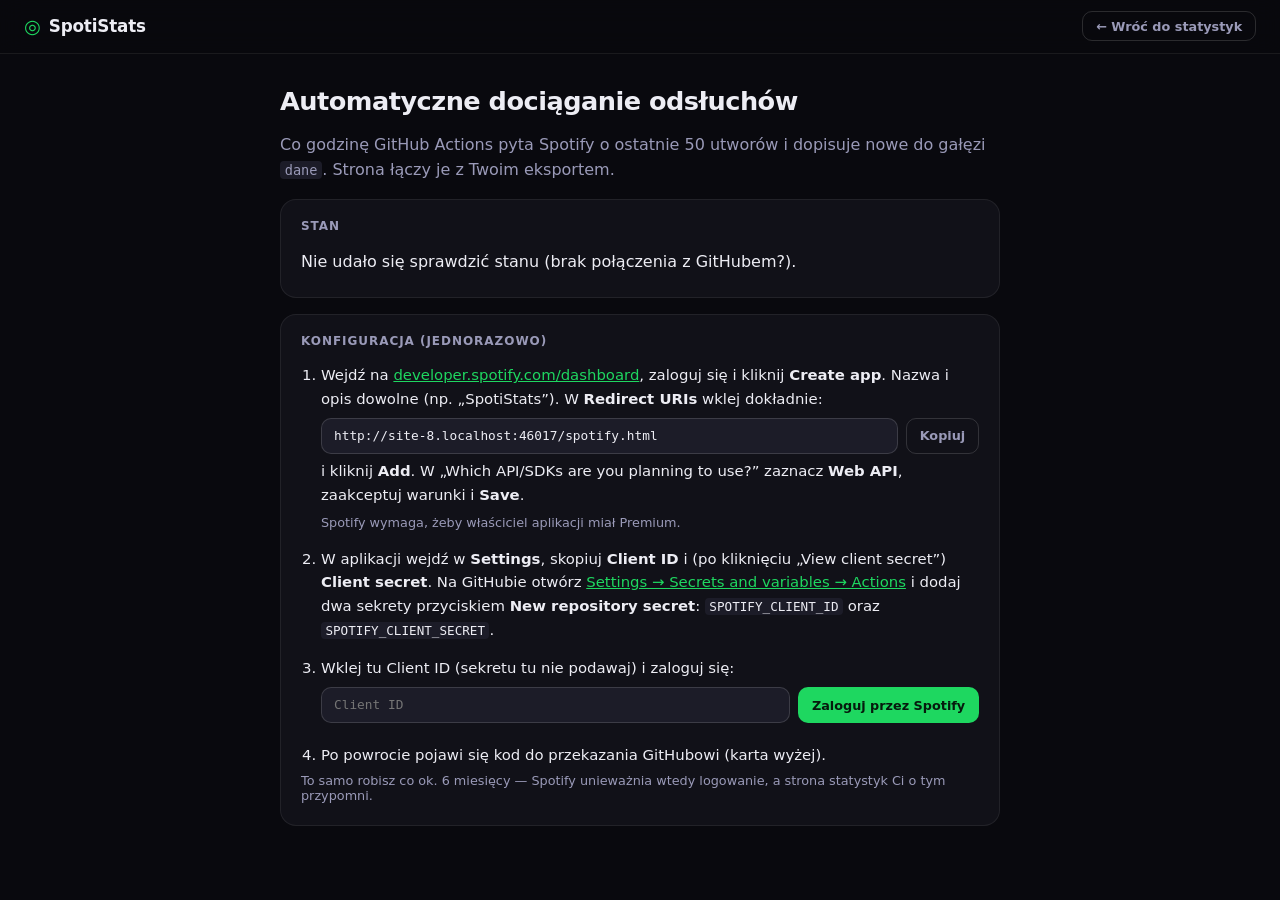
==== spotify.html @ 0b07524d "Automat: co godzinę dociąga nowe odsłuchy ze Spotify - workflow GitHub Actions (cron co godzinę + rę" ====
<!doctype html>
<html lang="pl">
  <head>
    <meta charset="UTF-8" />
    <meta name="viewport" content="width=device-width, initial-scale=1.0" />
    <meta name="referrer" content="no-referrer" />
    <title>Połączenie ze Spotify</title>
    <link rel="stylesheet" href="./styles.css?v=4" />
  </head>
  <body>
    <nav class="topbar">
      <a class="topbar-brand" href="./" style="color:inherit;text-decoration:none">
        <span class="logo-icon" aria-hidden="true">◎</span>
        <span class="logo-text">SpotiStats</span>
      </a>
      <a class="btn btn--ghost btn--sm" href="./">← Wróć do statystyk</a>
    </nav>

    <main class="setup">
      <h1 class="setup-title">Automatyczne dociąganie odsłuchów</h1>
      <p class="setup-lead">Co godzinę GitHub Actions pyta Spotify o ostatnie 50 utworów i dopisuje nowe do gałęzi <code>dane</code>. Strona łączy je z Twoim eksportem.</p>

      <section class="card" id="status-card">
        <h2 class="card-title">Stan</h2>
        <p id="status-text" class="setup-status">Sprawdzam…</p>
      </section>

      <section class="card" id="code-card" hidden>
        <h2 class="card-title">Krok 4 — przekaż kod do GitHuba (masz 10 minut)</h2>
        <p>Zalogowano. Skopiuj kod:</p>
        <div class="copy-row">
          <input id="code-value" class="field-input" readonly />
          <button id="code-copy" class="btn btn--ghost btn--sm" type="button">Kopiuj</button>
        </div>
        <ol class="setup-steps">
          <li>Otwórz <a id="actions-link" target="_blank" rel="noopener">workflow „Spotify – dociąganie odsłuchów”</a>.</li>
          <li>Kliknij <b>Run workflow</b> (po prawej), wklej kod w pole i kliknij zielone <b>Run workflow</b>.</li>
          <li>Po ok. minucie odśwież tę stronę — stan powinien być zielony.</li>
        </ol>
      </section>

      <section class="card">
        <h2 class="card-title">Konfiguracja (jednorazowo)</h2>
        <ol class="setup-steps">
          <li>
            Wejdź na <a href="https://developer.spotify.com/dashboard" target="_blank" rel="noopener">developer.spotify.com/dashboard</a>,
            zaloguj się i kliknij <b>Create app</b>. Nazwa i opis dowolne (np. „SpotiStats”).
            W <b>Redirect URIs</b> wklej dokładnie:
            <div class="copy-row"><input id="redirect-uri" class="field-input" readonly /><button id="redirect-copy" class="btn btn--ghost btn--sm" type="button">Kopiuj</button></div>
            i kliknij <b>Add</b>. W „Which API/SDKs are you planning to use?” zaznacz <b>Web API</b>, zaakceptuj warunki i <b>Save</b>.
            <span class="setup-note">Spotify wymaga, żeby właściciel aplikacji miał Premium.</span>
          </li>
          <li>
            W aplikacji wejdź w <b>Settings</b>, skopiuj <b>Client ID</b> i (po kliknięciu „View client secret”) <b>Client secret</b>.
            Na GitHubie otwórz <a id="secrets-link" target="_blank" rel="noopener">Settings → Secrets and variables → Actions</a>
            i dodaj dwa sekrety przyciskiem <b>New repository secret</b>:
            <code>SPOTIFY_CLIENT_ID</code> oraz <code>SPOTIFY_CLIENT_SECRET</code>.
          </li>
          <li>
            Wklej tu Client ID (sekretu tu nie podawaj) i zaloguj się:
            <form id="login-form" class="copy-row">
              <input id="client-id" class="field-input" placeholder="Client ID" autocomplete="off" spellcheck="false" required pattern="[0-9a-fA-F]{32}" title="32 znaki 0-9 a-f" />
              <button class="btn btn--primary btn--sm" type="submit">Zaloguj przez Spotify</button>
            </form>
          </li>
          <li>Po powrocie pojawi się kod do przekazania GitHubowi (karta wyżej).</li>
        </ol>
        <p class="setup-note">To samo robisz co ok. 6 miesięcy — Spotify unieważnia wtedy logowanie, a strona statystyk Ci o tym przypomni.</p>
      </section>
    </main>

    <script src="./live.js?v=4"></script>
    <script>
      (function () {
        'use strict';
        const L = window.SpotiLive;
        const CLIENT_KEY = 'ss_spotify_client_id';
        const STATE_KEY = 'ss_spotify_state';
        // Musi być identyczny jak w workflow (scripts/spotify-sync.mjs → redirectUri), więc na github.io budujemy go z nazwy repo.
        const redirectUri = /\.github\.io$/i.test(location.hostname)
          ? `https://${location.hostname.toLowerCase()}/${L.repo().split('/')[1]}/spotify.html`
          : location.origin + location.pathname;
        const $ = (id) => document.getElementById(id);

        $('redirect-uri').value = redirectUri;
        $('actions-link').href = L.actionsUrl();
        $('secrets-link').href = `https://github.com/${L.repo()}/settings/secrets/actions`;
        try { $('client-id').value = localStorage.getItem(CLIENT_KEY) || ''; } catch {}

        function copy(inputId, btnId) {
          $(btnId).addEventListener('click', async () => {
            const v = $(inputId).value;
            try { await navigator.clipboard.writeText(v); } catch { $(inputId).select(); document.execCommand('copy'); }
            $(btnId).textContent = 'Skopiowano ✓';
            setTimeout(() => ($(btnId).textContent = 'Kopiuj'), 1500);
          });
        }
        copy('redirect-uri', 'redirect-copy');
        copy('code-value', 'code-copy');

        $('login-form').addEventListener('submit', (e) => {
          e.preventDefault();
          const clientId = $('client-id').value.trim();
          const state = Array.from(crypto.getRandomValues(new Uint8Array(16)), (b) => b.toString(16).padStart(2, '0')).join('');
          try { localStorage.setItem(CLIENT_KEY, clientId); sessionStorage.setItem(STATE_KEY, state); } catch {}
          const params = new URLSearchParams({
            client_id: clientId,
            response_type: 'code',
            redirect_uri: redirectUri,
            scope: 'user-read-recently-played',
            state,
            show_dialog: 'true'
          });
          location.href = `https://accounts.spotify.com/authorize?${params}`;
        });

        // Powrót ze Spotify
        const q = new URLSearchParams(location.search);
        if (q.has('code') || q.has('error')) {
          let expected = null;
          try { expected = sessionStorage.getItem(STATE_KEY); sessionStorage.removeItem(STATE_KEY); } catch {}
          history.replaceState(null, '', location.pathname);
          if (q.get('error')) {
            $('status-text').textContent = `Spotify zwrócił błąd: ${q.get('error')}. Spróbuj jeszcze raz.`;
          } else if (!expected || q.get('state') !== expected) {
            $('status-text').textContent = 'Nie zgadza się parametr bezpieczeństwa (state). Zaloguj się jeszcze raz z tej strony.';
          } else {
            $('code-value').value = q.get('code');
            $('code-card').hidden = false;
            $('code-card').scrollIntoView();
          }
        }

        function fmt(iso) {
          return iso ? new Date(iso).toLocaleString('pl-PL', { dateStyle: 'medium', timeStyle: 'short' }) : '—';
        }

        L.loadStatus().then((s) => {
          const el = $('status-text');
          if (q.has('code')) return; // nie zasłaniaj instrukcji
          if (!s || !s.connectedAt) {
            el.innerHTML = '⚪ Jeszcze nie połączono. Wykonaj kroki poniżej.';
            return;
          }
          const age = L.tokenAgeDays(s);
          const left = Math.round(L.TOKEN_LIFETIME_DAYS - age);
          if (s.error === 'invalid_grant') {
            el.innerHTML = '🔴 Logowanie do Spotify wygasło albo zostało cofnięte. Zaloguj się ponownie (krok 3) i przekaż nowy kod.';
          } else if (s.error) {
            el.textContent = `🟠 Ostatnia próba (${fmt(s.errorAt)}) się nie udała: ${s.error}`;
          } else {
            el.innerHTML = `🟢 Działa. Ostatnia synchronizacja: <b>${fmt(s.lastSync)}</b>, ostatni utwór: <b>${fmt(s.lastPlayedAt)}</b>. ` +
              (left > 14 ? `Logowanie ważne jeszcze ok. ${left} dni.` : `⚠️ Logowanie wygaśnie za ok. ${Math.max(left, 0)} dni — zaloguj się ponownie.`);
          }
        }).catch(() => {
          if (!q.has('code')) $('status-text').textContent = 'Nie udało się sprawdzić stanu (brak połączenia z GitHubem?).';
        });
      })();
    </script>
  </body>
</html>
---- styles.css ----
/* SpotiStats — ciemny motyw, zielony akcent, bez zewnętrznych fontów. */

:root {
  --bg: #09090e;
  --surface: #111118;
  --surface-2: #1c1c28;
  --surface-hover: #22223a;
  --border: rgba(255, 255, 255, 0.07);
  --border-mid: rgba(255, 255, 255, 0.14);
  --accent: #1ed760;
  --accent-2: #7df3c0;
  --accent-dim: rgba(30, 215, 96, 0.12);
  --text: #ededf4;
  --text-muted: #9a9ab8;
  --text-subtle: #6a6a88;
  --error: #ff6b6b;
  --error-dim: rgba(255, 95, 95, 0.12);
  --radius: 16px;
  --radius-sm: 10px;
  --font: system-ui, -apple-system, 'Segoe UI', Roboto, Arial, sans-serif;
  color-scheme: dark;
}

*, *::before, *::after { box-sizing: border-box; margin: 0; padding: 0; }
html { font-size: 16px; -webkit-font-smoothing: antialiased; }
body { font-family: var(--font); background: var(--bg); color: var(--text); min-height: 100vh; overflow-x: hidden; }
code { font-size: 0.85em; background: var(--surface-2); padding: 0.1em 0.35em; border-radius: 4px; }
button { font: inherit; }

.hidden { display: none !important; }
.sr-only { position: absolute; width: 1px; height: 1px; overflow: hidden; clip: rect(0 0 0 0); white-space: nowrap; }

/* ── Przyciski ───────────────────────────────────────────── */
.btn {
  font-weight: 600; font-size: 0.9rem; border: 1px solid transparent; border-radius: var(--radius-sm);
  padding: 0.6rem 1.1rem; cursor: pointer; display: inline-flex; align-items: center; gap: 0.4rem;
  white-space: nowrap; line-height: 1.2; text-decoration: none; transition: background 0.15s, color 0.15s, border-color 0.15s;
}
.btn--ghost { background: transparent; border-color: var(--border-mid); color: var(--text-muted); }
.btn--ghost:hover { color: var(--text); background: var(--surface-hover); }
.btn--sm { font-size: 0.8rem; padding: 0.4rem 0.8rem; }
.btn--danger:hover { border-color: rgba(255, 95, 95, 0.5); color: var(--error); background: var(--error-dim); }

/* ── Górny pasek ─────────────────────────────────────────── */
.topbar {
  position: sticky; top: 0; z-index: 50; display: flex; align-items: center; justify-content: space-between;
  gap: 1rem; flex-wrap: wrap; padding: 0.7rem 1.5rem; background: rgba(9, 9, 14, 0.85);
  backdrop-filter: blur(12px); border-bottom: 1px solid var(--border);
}
.topbar-brand { display: flex; align-items: center; gap: 0.5rem; }
.logo-icon { color: var(--accent); font-size: 1.2rem; }
.logo-text { font-weight: 700; font-size: 1.05rem; letter-spacing: -0.01em; }
.topbar-right { display: flex; align-items: center; gap: 0.5rem; flex-wrap: wrap; }
.data-info { font-size: 0.75rem; color: var(--text-muted); margin-right: 0.5rem; cursor: help; }

/* ── Import ──────────────────────────────────────────────── */
.state-empty { display: flex; justify-content: center; padding: 4rem 1rem; }
.import-hero { max-width: 560px; width: 100%; text-align: center; display: flex; flex-direction: column; align-items: center; gap: 1rem; }
.import-hero__icon { font-size: 2.5rem; }
.import-hero__title { font-size: 1.75rem; letter-spacing: -0.02em; }
.import-hero__desc { color: var(--text-muted); line-height: 1.6; font-size: 0.95rem; }
.import-hero__desc strong { color: var(--text); }
.import-note { font-size: 0.75rem; color: var(--text-subtle); }
.drop-zone {
  display: flex; flex-direction: column; align-items: center; gap: 0.45rem; width: 100%;
  border: 2px dashed var(--border-mid); border-radius: var(--radius); padding: 2.5rem 1.5rem;
  cursor: pointer; background: var(--surface); transition: border-color 0.2s, background 0.2s;
}
.drop-zone:hover, .drop-zone:focus-visible, .drop-zone.drag-over { border-color: var(--accent); background: var(--accent-dim); }
.drop-zone__icon { font-size: 1.8rem; color: var(--accent); }
.drop-zone__title { font-weight: 600; }
.drop-zone__hint { font-size: 0.8rem; color: var(--text-muted); }
.import-status { min-height: 1.4em; font-size: 0.88rem; color: var(--text-muted); line-height: 1.5; }
.import-status--error { color: var(--error); }

/* ── Panel ───────────────────────────────────────────────── */
.state-data { max-width: 1280px; margin: 0 auto; padding: 1.5rem 1.5rem 4rem; display: flex; flex-direction: column; gap: 1.25rem; }

.toolbar { display: flex; flex-wrap: wrap; gap: 0.75rem; justify-content: space-between; align-items: center; }
.pills { display: flex; flex-wrap: wrap; gap: 0.35rem; background: var(--surface); border: 1px solid var(--border); border-radius: 999px; padding: 0.25rem; }
.pill {
  border: none; background: transparent; color: var(--text-muted); font-size: 0.85rem; font-weight: 600;
  padding: 0.45rem 0.95rem; border-radius: 999px; cursor: pointer; transition: background 0.15s, color 0.15s;
}
.pill:hover { color: var(--text); background: var(--surface-hover); }
.pill--active, .pill--active:hover { background: var(--accent); color: #061a0d; }
.pill--select { padding: 0; display: inline-flex; }
.pill--select select {
  appearance: none; border: none; background: transparent; color: inherit; font: inherit; font-weight: 600;
  padding: 0.45rem 1.8rem 0.45rem 0.95rem; border-radius: 999px; cursor: pointer;
  background-image: linear-gradient(45deg, transparent 50%, currentColor 50%), linear-gradient(135deg, currentColor 50%, transparent 50%);
  background-position: calc(100% - 14px) 52%, calc(100% - 9px) 52%; background-size: 5px 5px; background-repeat: no-repeat;
}
.pill--select select option { color: var(--text); background: var(--surface-2); }
.pills--small .pill { font-size: 0.78rem; padding: 0.35rem 0.8rem; }
.range-label { font-size: 0.8rem; color: var(--text-muted); margin-top: -0.5rem; }

.kpi-row { display: grid; grid-template-columns: repeat(auto-fit, minmax(170px, 1fr)); gap: 0.75rem; }
.kpi-card { background: var(--surface); border: 1px solid var(--border); border-radius: var(--radius); padding: 1rem 1.1rem; }
.kpi-label { font-size: 0.72rem; font-weight: 700; text-transform: uppercase; letter-spacing: 0.07em; color: var(--text-muted); }
.kpi-value { font-size: 1.9rem; font-weight: 750; letter-spacing: -0.03em; margin-top: 0.3rem; font-variant-numeric: tabular-nums; }
.kpi-sub { font-size: 0.75rem; color: var(--text-subtle); margin-top: 0.15rem; }

.tops-grid { display: grid; grid-template-columns: repeat(auto-fit, minmax(300px, 1fr)); gap: 1rem; }
.card { background: var(--surface); border: 1px solid var(--border); border-radius: var(--radius); padding: 1.2rem 1.25rem 1.4rem; min-width: 0; }
.card-head { display: flex; flex-wrap: wrap; justify-content: space-between; align-items: center; gap: 0.75rem; margin-bottom: 0.9rem; }
.card-head .card-title { margin-bottom: 0; }
.card-title { font-size: 0.75rem; font-weight: 700; text-transform: uppercase; letter-spacing: 0.08em; color: var(--text-muted); margin-bottom: 1rem; }
.card-controls { display: flex; flex-wrap: wrap; gap: 0.5rem; align-items: center; }
.sub-title { font-size: 0.8rem; color: var(--text-muted); font-weight: 600; margin: 1.25rem 0 0.75rem; }
.hint { font-size: 0.75rem; color: var(--text-subtle); margin-top: 0.6rem; }
.no-data { font-size: 0.88rem; color: var(--text-subtle); padding: 1rem 0; }

.seg { display: inline-flex; border: 1px solid var(--border-mid); border-radius: var(--radius-sm); overflow: hidden; }
.seg button { border: none; background: transparent; color: var(--text-muted); font-size: 0.78rem; font-weight: 600; padding: 0.38rem 0.7rem; cursor: pointer; }
.seg button + button { border-left: 1px solid var(--border-mid); }
.seg button:hover:not(:disabled) { color: var(--text); background: var(--surface-hover); }
.seg button.is-active { background: var(--surface-2); color: var(--text); box-shadow: inset 0 -2px 0 var(--accent); }
.seg button:disabled { opacity: 0.35; cursor: not-allowed; }

.field-input {
  background: var(--surface-2); border: 1px solid var(--border-mid); color: var(--text); border-radius: var(--radius-sm);
  padding: 0.42rem 0.75rem; font: inherit; font-size: 0.88rem; min-width: 220px;
}
.field-input:focus { outline: 2px solid var(--accent); outline-offset: 1px; }

/* ── Listy top 10 ────────────────────────────────────────── */
.bar-list { list-style: none; display: flex; flex-direction: column; gap: 0.7rem; }
.bar-item { display: flex; flex-direction: column; gap: 0.3rem; border-radius: 8px; }
.bar-item--link { cursor: pointer; padding: 0.2rem 0.35rem; margin: -0.2rem -0.35rem; }
.bar-item--link:hover, .bar-item--link:focus-visible { background: var(--surface-hover); outline: none; }
.bar-top { display: flex; align-items: baseline; gap: 0.5rem; min-width: 0; }
.bar-rank { font-size: 0.72rem; font-weight: 700; color: var(--text-subtle); min-width: 1.4em; text-align: right; flex-shrink: 0; }
.bar-name { font-size: 0.88rem; font-weight: 500; flex: 1; min-width: 0; overflow: hidden; text-overflow: ellipsis; white-space: nowrap; }
.bar-sub { color: var(--text-muted); font-weight: 400; margin-left: 0.4rem; font-size: 0.8rem; }
.bar-meta { font-size: 0.74rem; color: var(--text-muted); white-space: nowrap; flex-shrink: 0; font-variant-numeric: tabular-nums; }
.bar-track { height: 4px; background: rgba(255, 255, 255, 0.07); border-radius: 999px; overflow: hidden; margin-left: 1.9em; }
.bar-fill { height: 100%; background: linear-gradient(90deg, var(--accent), var(--accent-2)); border-radius: 999px; }

/* ── Legenda ─────────────────────────────────────────────── */
.legend { display: flex; flex-wrap: wrap; gap: 0.4rem; margin-bottom: 0.75rem; }
.legend-item {
  display: inline-flex; align-items: center; gap: 0.4rem; border: 1px solid var(--border-mid); background: var(--surface-2);
  color: var(--text); border-radius: 999px; padding: 0.3rem 0.7rem; font-size: 0.78rem; cursor: pointer; max-width: 100%;
  white-space: nowrap; overflow: hidden; text-overflow: ellipsis;
}
.legend-item:hover { border-color: var(--text-muted); }
.legend-item.is-off { color: var(--text-subtle); background: transparent; }
.legend-item.is-off .swatch { background: transparent; border: 1px dashed var(--text-subtle); }
.legend-rank { color: var(--text-muted); }
.swatch { width: 10px; height: 10px; border-radius: 3px; flex-shrink: 0; display: inline-block; }

/* ── Wykres ──────────────────────────────────────────────── */
.chart { position: relative; width: 100%; min-height: 120px; }
.chart-svg { display: block; width: 100%; height: auto; overflow: visible; touch-action: pan-y; }
.chart-grid line { stroke: rgba(255, 255, 255, 0.06); stroke-width: 1; }
.chart-grid line.chart-baseline { stroke: rgba(255, 255, 255, 0.2); }
.chart-tick { fill: var(--text-subtle); font-size: 11px; font-family: var(--font); font-variant-numeric: tabular-nums; }
.chart-crosshair { stroke: rgba(255, 255, 255, 0.35); stroke-width: 1; stroke-dasharray: 3 3; }
.chart-dot { stroke: var(--surface); stroke-width: 2; }
.chart-tip {
  position: absolute; pointer-events: none; background: var(--surface-2); border: 1px solid var(--border-mid);
  border-radius: var(--radius-sm); padding: 0.55rem 0.7rem; font-size: 0.78rem; box-shadow: 0 8px 24px rgba(0, 0, 0, 0.5);
  min-width: 170px; max-width: 280px; z-index: 5;
}
.chart-tip__title { color: var(--text-muted); font-weight: 600; margin-bottom: 0.35rem; }
.chart-tip__row { display: flex; align-items: center; gap: 0.45rem; padding: 0.1rem 0; }
.chart-tip__name { flex: 1; min-width: 0; overflow: hidden; text-overflow: ellipsis; white-space: nowrap; }
.chart-tip__val { font-variant-numeric: tabular-nums; font-weight: 600; }

/* ── Wykonawca ───────────────────────────────────────────── */
.artist-head { display: flex; flex-wrap: wrap; align-items: flex-end; justify-content: space-between; gap: 1rem; margin-bottom: 1rem; }
.artist-name { font-size: 1.6rem; letter-spacing: -0.02em; }
.artist-facts { display: flex; flex-wrap: wrap; gap: 1.25rem; }
.artist-facts dt { font-size: 0.7rem; text-transform: uppercase; letter-spacing: 0.06em; color: var(--text-muted); font-weight: 700; }
.artist-facts dd { font-size: 0.95rem; font-weight: 600; margin-top: 0.15rem; font-variant-numeric: tabular-nums; }

@media (max-width: 640px) {
  .topbar { padding: 0.6rem 1rem; }
  .data-info { display: none; }
  .state-data { padding: 1rem 1rem 3rem; }
  .kpi-row { grid-template-columns: repeat(2, minmax(0, 1fr)); }
  .kpi-value { font-size: 1.5rem; }
  .tops-grid { grid-template-columns: minmax(0, 1fr); }
  .field-input { min-width: 0; width: 100%; }
  .card-controls { width: 100%; }
  .import-hero__title { font-size: 1.4rem; }
}

/* ── Strona połączenia ze Spotify / baner automatu ──────── */
.setup { max-width: 760px; margin: 0 auto; padding: 2rem 1.25rem 4rem; display: flex; flex-direction: column; gap: 1rem; }
.setup-title { font-size: 1.6rem; letter-spacing: -0.02em; }
.setup-lead { color: var(--text-muted); line-height: 1.6; }
.setup a, .live-banner a { color: var(--accent); }
.setup-status { line-height: 1.6; }
.setup-steps { padding-left: 1.25rem; display: flex; flex-direction: column; gap: 0.9rem; line-height: 1.6; font-size: 0.93rem; }
.setup-note { display: block; font-size: 0.8rem; color: var(--text-muted); margin-top: 0.3rem; }
.copy-row { display: flex; gap: 0.5rem; margin: 0.4rem 0; flex-wrap: wrap; }
.copy-row .field-input { flex: 1; min-width: 0; font-family: ui-monospace, monospace; font-size: 0.8rem; }
.btn--primary { background: var(--accent); color: #061a0d; }
.btn--primary:hover { background: #22f06a; }
.live-banner { font-size: 0.85rem; line-height: 1.5; padding: 0.7rem 1rem; border-radius: var(--radius-sm); border: 1px solid var(--border-mid); background: var(--surface); color: var(--text-muted); }
.live-banner--warn { border-color: rgba(255, 170, 60, 0.45); color: var(--text); }
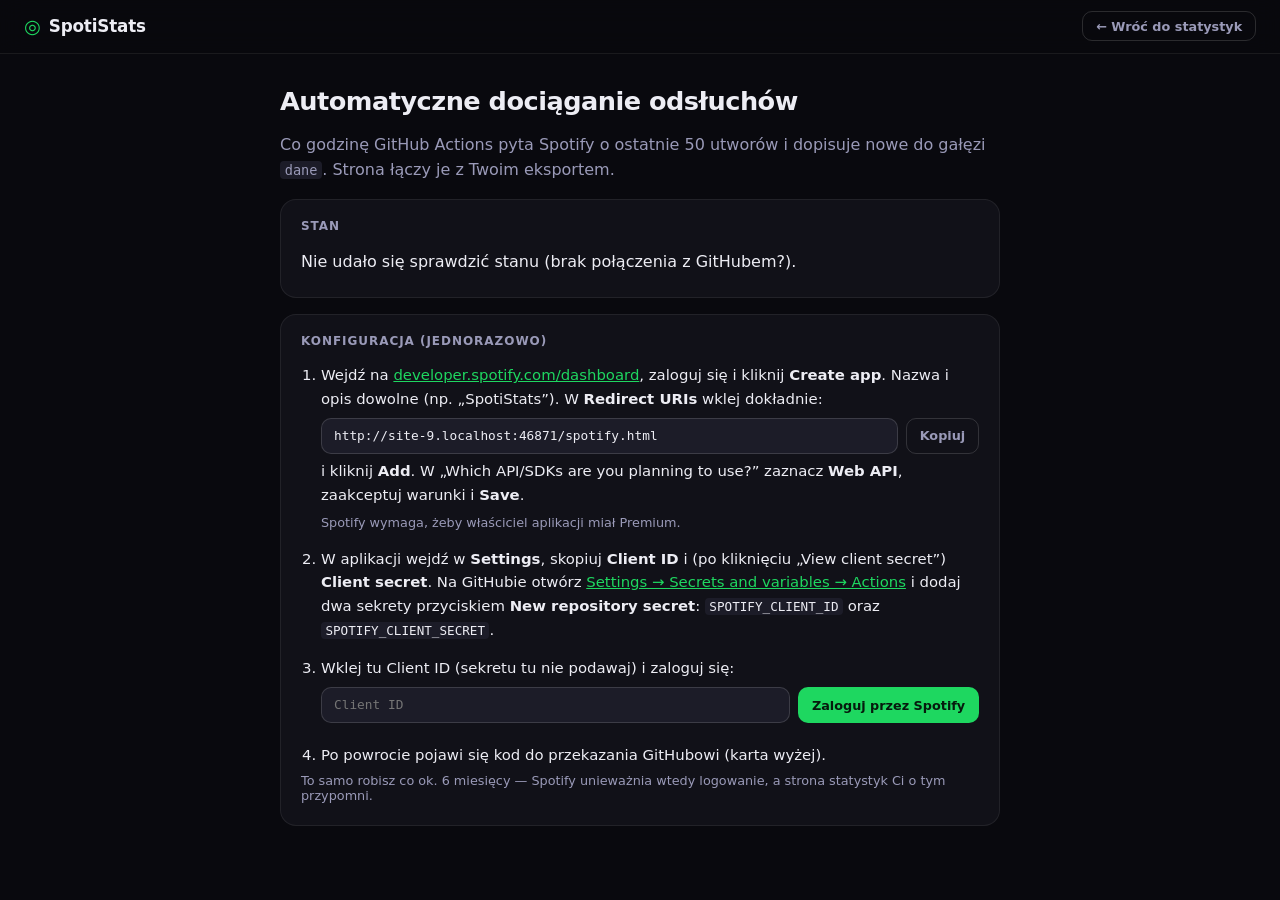
==== commit 08f49cd2: "Logowanie Spotify: nie blokuj przy powrocie w innej karcie (telefon) Co-Authored-By: Claude Opus 5.5" ====
--- a/spotify.html
+++ b/spotify.html
@@ -102,7 +102,7 @@
           e.preventDefault();
           const clientId = $('client-id').value.trim();
           const state = Array.from(crypto.getRandomValues(new Uint8Array(16)), (b) => b.toString(16).padStart(2, '0')).join('');
-          try { localStorage.setItem(CLIENT_KEY, clientId); sessionStorage.setItem(STATE_KEY, state); } catch {}
+          try { localStorage.setItem(CLIENT_KEY, clientId); localStorage.setItem(STATE_KEY, state); } catch {}
           const params = new URLSearchParams({
             client_id: clientId,
             response_type: 'code',
@@ -118,13 +118,14 @@
         const q = new URLSearchParams(location.search);
         if (q.has('code') || q.has('error')) {
           let expected = null;
-          try { expected = sessionStorage.getItem(STATE_KEY); sessionStorage.removeItem(STATE_KEY); } catch {}
+          try { expected = localStorage.getItem(STATE_KEY); } catch {}
           history.replaceState(null, '', location.pathname);
           if (q.get('error')) {
             $('status-text').textContent = `Spotify zwrócił błąd: ${q.get('error')}. Spróbuj jeszcze raz.`;
-          } else if (!expected || q.get('state') !== expected) {
-            $('status-text').textContent = 'Nie zgadza się parametr bezpieczeństwa (state). Zaloguj się jeszcze raz z tej strony.';
           } else {
+            // Na telefonie logowanie często przejmuje aplikacja Spotify i wraca w innej karcie,
+            // więc nie blokujemy przy niezgodnym „state” — sam kod i tak nic nie daje bez sekretu z GitHuba.
+            if (expected && q.get('state') !== expected) console.warn('state nie pasuje — pokazuję kod mimo to');
             $('code-value').value = q.get('code');
             $('code-card').hidden = false;
             $('code-card').scrollIntoView();
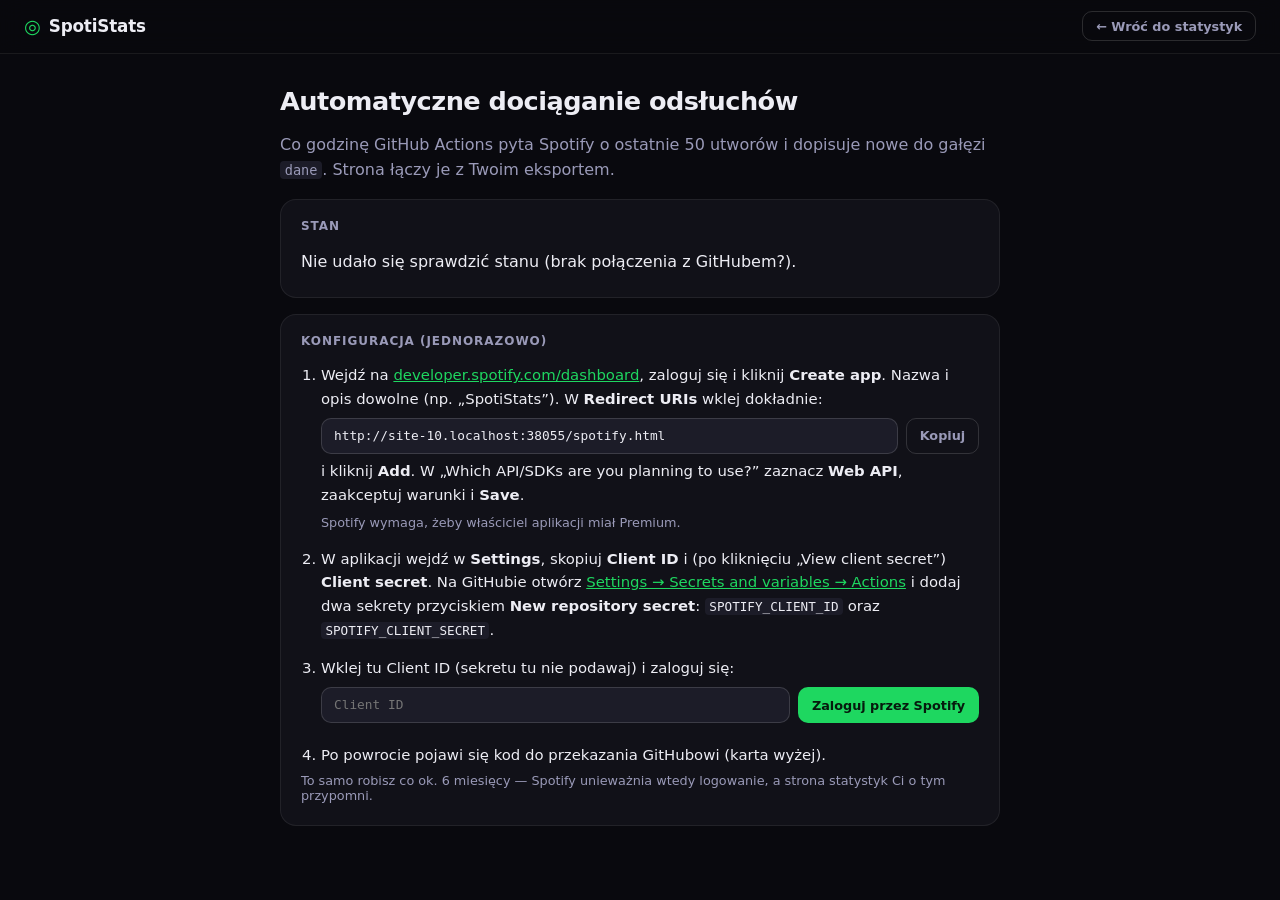
==== commit 8e38ba4f: "spotify.html: zamiast „Sprawdzam…” po zalogowaniu pokazuj, co dalej Co-Authored-By: Claude Opus 5.5 " ====
--- a/spotify.html
+++ b/spotify.html
@@ -138,7 +138,7 @@
 
         L.loadStatus().then((s) => {
           const el = $('status-text');
-          if (q.has('code')) return; // nie zasłaniaj instrukcji
+          if (q.has('code') && !(s && s.connectedAt)) { el.textContent = 'Zalogowano w Spotify — przekaż kod do GitHuba (karta niżej).'; return; }
           if (!s || !s.connectedAt) {
             el.innerHTML = '⚪ Jeszcze nie połączono. Wykonaj kroki poniżej.';
             return;
@@ -154,7 +154,7 @@
               (left > 14 ? `Logowanie ważne jeszcze ok. ${left} dni.` : `⚠️ Logowanie wygaśnie za ok. ${Math.max(left, 0)} dni — zaloguj się ponownie.`);
           }
         }).catch(() => {
-          if (!q.has('code')) $('status-text').textContent = 'Nie udało się sprawdzić stanu (brak połączenia z GitHubem?).';
+          $('status-text').textContent = q.has('code') ? 'Zalogowano w Spotify — przekaż kod do GitHuba (karta niżej).' : 'Nie udało się sprawdzić stanu (brak połączenia z GitHubem?).';
         });
       })();
     </script>
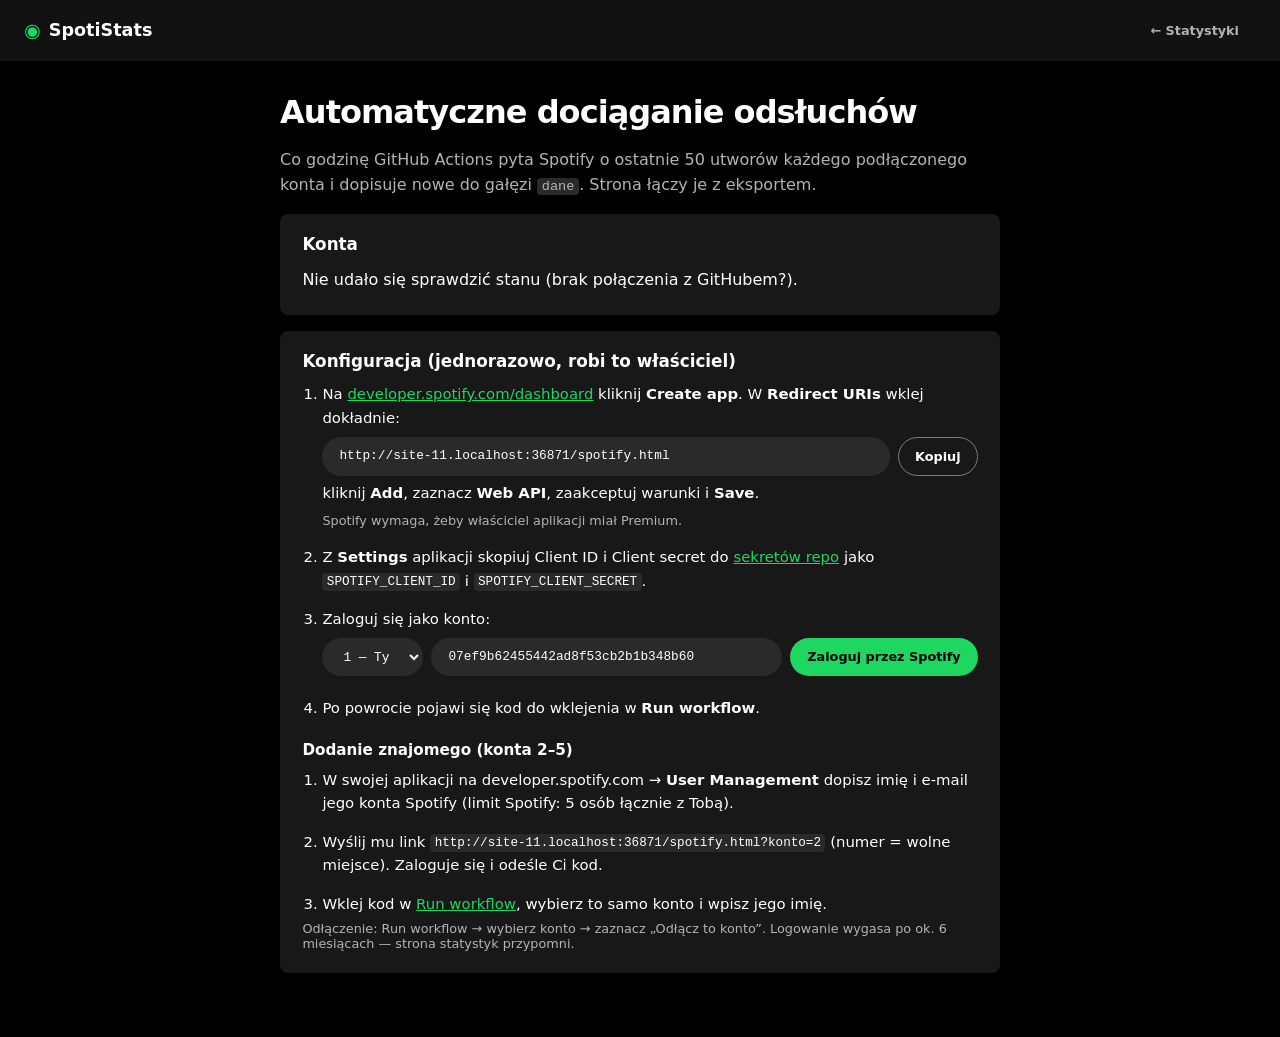
==== commit 4cc8c5a6: "Nr 1 tygodnia, 5 kont i nowy wygląd - wykres pozycji w rankingu tydzień po tygodniu + kto ile razy b" ====
--- a/spotify.html
+++ b/spotify.html
@@ -4,88 +4,124 @@
     <meta charset="UTF-8" />
     <meta name="viewport" content="width=device-width, initial-scale=1.0" />
     <meta name="referrer" content="no-referrer" />
+    <meta name="theme-color" content="#121212" />
     <title>Połączenie ze Spotify</title>
-    <link rel="stylesheet" href="./styles.css?v=4" />
+    <link rel="stylesheet" href="./styles.css?v=5" />
   </head>
   <body>
     <nav class="topbar">
-      <a class="topbar-brand" href="./" style="color:inherit;text-decoration:none">
-        <span class="logo-icon" aria-hidden="true">◎</span>
+      <a class="topbar-brand" href="./">
+        <span class="logo-icon" aria-hidden="true">◉</span>
         <span class="logo-text">SpotiStats</span>
       </a>
-      <a class="btn btn--ghost btn--sm" href="./">← Wróć do statystyk</a>
+      <a class="btn btn--ghost btn--sm" href="./">← Statystyki</a>
     </nav>
 
     <main class="setup">
-      <h1 class="setup-title">Automatyczne dociąganie odsłuchów</h1>
-      <p class="setup-lead">Co godzinę GitHub Actions pyta Spotify o ostatnie 50 utworów i dopisuje nowe do gałęzi <code>dane</code>. Strona łączy je z Twoim eksportem.</p>
-
-      <section class="card" id="status-card">
-        <h2 class="card-title">Stan</h2>
-        <p id="status-text" class="setup-status">Sprawdzam…</p>
-      </section>
-
-      <section class="card" id="code-card" hidden>
-        <h2 class="card-title">Krok 4 — przekaż kod do GitHuba (masz 10 minut)</h2>
-        <p>Zalogowano. Skopiuj kod:</p>
+      <h1 class="setup-title" id="title">Automatyczne dociąganie odsłuchów</h1>
+      <p class="setup-lead" id="lead">Co godzinę GitHub Actions pyta Spotify o ostatnie 50 utworów każdego podłączonego konta i dopisuje nowe do gałęzi <code>dane</code>. Strona łączy je z eksportem.</p>
+
+      <!-- Znajomy: tylko logowanie -->
+      <section class="card hidden" id="friend-card">
+        <h2 class="card-title">Połącz swoje konto Spotify</h2>
+        <p class="setup-lead">Zaloguj się, a potem wyślij kod osobie, która dała Ci ten link. Spotify pozwoli na to tylko wtedy, gdy ta osoba dopisała już Twój e-mail w swojej aplikacji.</p>
+        <p style="margin-top:1rem"><button class="btn btn--primary" type="button" id="friend-login">Zaloguj przez Spotify</button></p>
+      </section>
+
+      <section class="card hidden" id="code-card">
+        <h2 class="card-title" id="code-title">Przekaż kod (ważny ok. 10 minut)</h2>
+        <p>Zalogowano. Twój kod:</p>
         <div class="copy-row">
           <input id="code-value" class="field-input" readonly />
-          <button id="code-copy" class="btn btn--ghost btn--sm" type="button">Kopiuj</button>
+          <button id="code-copy" class="btn btn--outline btn--sm" type="button">Kopiuj</button>
+          <button id="code-share" class="btn btn--primary btn--sm hidden" type="button">Wyślij…</button>
         </div>
-        <ol class="setup-steps">
-          <li>Otwórz <a id="actions-link" target="_blank" rel="noopener">workflow „Spotify – dociąganie odsłuchów”</a>.</li>
-          <li>Kliknij <b>Run workflow</b> (po prawej), wklej kod w pole i kliknij zielone <b>Run workflow</b>.</li>
-          <li>Po ok. minucie odśwież tę stronę — stan powinien być zielony.</li>
+        <ol class="setup-steps" id="code-owner-steps">
+          <li>Otwórz <a class="actions-link" target="_blank" rel="noopener">workflow „Spotify – dociąganie odsłuchów”</a>.</li>
+          <li>Kliknij <b>Run workflow</b> (po prawej), wklej kod, wybierz konto <b id="code-slot">1</b>, opcjonalnie wpisz nazwę i kliknij zielone <b>Run workflow</b>.</li>
+          <li>Po ok. minucie odśwież tę stronę — konto powinno być zielone.</li>
         </ol>
-      </section>
-
-      <section class="card">
-        <h2 class="card-title">Konfiguracja (jednorazowo)</h2>
+        <p class="setup-note hidden" id="code-friend-note">Wyślij ten kod osobie, która dała Ci link — ona wklei go u siebie. Jeśli nie zdąży w 10 minut, po prostu zaloguj się jeszcze raz.</p>
+      </section>
+
+      <section class="card" id="status-card">
+        <h2 class="card-title">Konta</h2>
+        <p id="status-text" class="setup-status">Sprawdzam…</p>
+        <table class="slot-table hidden" id="slot-table"><tbody></tbody></table>
+      </section>
+
+      <section class="card" id="owner-card">
+        <h2 class="card-title">Konfiguracja (jednorazowo, robi to właściciel)</h2>
         <ol class="setup-steps">
           <li>
-            Wejdź na <a href="https://developer.spotify.com/dashboard" target="_blank" rel="noopener">developer.spotify.com/dashboard</a>,
-            zaloguj się i kliknij <b>Create app</b>. Nazwa i opis dowolne (np. „SpotiStats”).
+            Na <a href="https://developer.spotify.com/dashboard" target="_blank" rel="noopener">developer.spotify.com/dashboard</a> kliknij <b>Create app</b>.
             W <b>Redirect URIs</b> wklej dokładnie:
-            <div class="copy-row"><input id="redirect-uri" class="field-input" readonly /><button id="redirect-copy" class="btn btn--ghost btn--sm" type="button">Kopiuj</button></div>
-            i kliknij <b>Add</b>. W „Which API/SDKs are you planning to use?” zaznacz <b>Web API</b>, zaakceptuj warunki i <b>Save</b>.
-            <span class="setup-note">Spotify wymaga, żeby właściciel aplikacji miał Premium.</span>
+            <span class="copy-row"><input id="redirect-uri" class="field-input" readonly /><button id="redirect-copy" class="btn btn--outline btn--sm" type="button">Kopiuj</button></span>
+            kliknij <b>Add</b>, zaznacz <b>Web API</b>, zaakceptuj warunki i <b>Save</b>. <span class="setup-note">Spotify wymaga, żeby właściciel aplikacji miał Premium.</span>
           </li>
           <li>
-            W aplikacji wejdź w <b>Settings</b>, skopiuj <b>Client ID</b> i (po kliknięciu „View client secret”) <b>Client secret</b>.
-            Na GitHubie otwórz <a id="secrets-link" target="_blank" rel="noopener">Settings → Secrets and variables → Actions</a>
-            i dodaj dwa sekrety przyciskiem <b>New repository secret</b>:
-            <code>SPOTIFY_CLIENT_ID</code> oraz <code>SPOTIFY_CLIENT_SECRET</code>.
+            Z <b>Settings</b> aplikacji skopiuj Client ID i Client secret do
+            <a id="secrets-link" target="_blank" rel="noopener">sekretów repo</a> jako <code>SPOTIFY_CLIENT_ID</code> i <code>SPOTIFY_CLIENT_SECRET</code>.
           </li>
           <li>
-            Wklej tu Client ID (sekretu tu nie podawaj) i zaloguj się:
+            Zaloguj się jako konto:
             <form id="login-form" class="copy-row">
+              <select id="slot-select" class="field-input" style="min-width:0;flex:0 0 auto" aria-label="Konto">
+                <option value="1">1 — Ty</option><option value="2">2</option><option value="3">3</option><option value="4">4</option><option value="5">5</option>
+              </select>
               <input id="client-id" class="field-input" placeholder="Client ID" autocomplete="off" spellcheck="false" required pattern="[0-9a-fA-F]{32}" title="32 znaki 0-9 a-f" />
               <button class="btn btn--primary btn--sm" type="submit">Zaloguj przez Spotify</button>
             </form>
           </li>
-          <li>Po powrocie pojawi się kod do przekazania GitHubowi (karta wyżej).</li>
+          <li>Po powrocie pojawi się kod do wklejenia w <b>Run workflow</b>.</li>
         </ol>
-        <p class="setup-note">To samo robisz co ok. 6 miesięcy — Spotify unieważnia wtedy logowanie, a strona statystyk Ci o tym przypomni.</p>
+        <h3 class="sub-title">Dodanie znajomego (konta 2–5)</h3>
+        <ol class="setup-steps">
+          <li>W swojej aplikacji na developer.spotify.com → <b>User Management</b> dopisz imię i e-mail jego konta Spotify (limit Spotify: 5 osób łącznie z Tobą).</li>
+          <li>Wyślij mu link <code id="friend-link-example">spotify.html?konto=2</code> (numer = wolne miejsce). Zaloguje się i odeśle Ci kod.</li>
+          <li>Wklej kod w <a class="actions-link" target="_blank" rel="noopener">Run workflow</a>, wybierz to samo konto i wpisz jego imię.</li>
+        </ol>
+        <p class="setup-note">Odłączenie: Run workflow → wybierz konto → zaznacz „Odłącz to konto”. Logowanie wygasa po ok. 6 miesiącach — strona statystyk przypomni.</p>
       </section>
     </main>
 
-    <script src="./live.js?v=4"></script>
+    <script src="./live.js?v=5"></script>
     <script>
       (function () {
         'use strict';
         const L = window.SpotiLive;
         const CLIENT_KEY = 'ss_spotify_client_id';
         const STATE_KEY = 'ss_spotify_state';
+        const SLOT_KEY = 'ss_spotify_slot';
         // Musi być identyczny jak w workflow (scripts/spotify-sync.mjs → redirectUri), więc na github.io budujemy go z nazwy repo.
         const redirectUri = /\.github\.io$/i.test(location.hostname)
           ? `https://${location.hostname.toLowerCase()}/${L.repo().split('/')[1]}/spotify.html`
           : location.origin + location.pathname;
         const $ = (id) => document.getElementById(id);
+        const store = {
+          get: (k) => { try { return localStorage.getItem(k); } catch { return null; } },
+          set: (k, v) => { try { localStorage.setItem(k, v); } catch {} }
+        };
+        const esc = (s) => String(s).replace(/[&<>"']/g, (c) => ({ '&': '&amp;', '<': '&lt;', '>': '&gt;', '"': '&quot;', "'": '&#39;' }[c]));
+
+        const q = new URLSearchParams(location.search);
+        const slotParam = Number(q.get('konto'));
+        const friendMode = slotParam >= 2 && slotParam <= 5;
 
         $('redirect-uri').value = redirectUri;
-        $('actions-link').href = L.actionsUrl();
+        document.querySelectorAll('.actions-link').forEach((a) => (a.href = L.actionsUrl()));
         $('secrets-link').href = `https://github.com/${L.repo()}/settings/secrets/actions`;
-        try { $('client-id').value = localStorage.getItem(CLIENT_KEY) || ''; } catch {}
+        $('client-id').value = store.get(CLIENT_KEY) || L.CLIENT_ID || '';
+        $('friend-link-example').textContent = `${redirectUri}?konto=2`;
+        if (slotParam >= 1 && slotParam <= 5) $('slot-select').value = String(slotParam);
+
+        if (friendMode) {
+          $('title').textContent = 'Dołącz do SpotiStats';
+          $('lead').textContent = 'Twoje nowe odsłuchy będą się co godzinę zapisywać, żeby było widać Twoje statystyki i porównania.';
+          $('friend-card').classList.remove('hidden');
+          $('owner-card').classList.add('hidden');
+          $('status-card').classList.add('hidden');
+        }
 
         function copy(inputId, btnId) {
           $(btnId).addEventListener('click', async () => {
@@ -98,36 +134,52 @@
         copy('redirect-uri', 'redirect-copy');
         copy('code-value', 'code-copy');
 
+        function login(clientId, slot) {
+          const state = Array.from(crypto.getRandomValues(new Uint8Array(16)), (b) => b.toString(16).padStart(2, '0')).join('');
+          store.set(CLIENT_KEY, clientId);
+          store.set(STATE_KEY, state);
+          store.set(SLOT_KEY, String(slot));
+          const params = new URLSearchParams({
+            client_id: clientId, response_type: 'code', redirect_uri: redirectUri,
+            scope: 'user-read-recently-played', state, show_dialog: 'true'
+          });
+          location.href = `https://accounts.spotify.com/authorize?${params}`;
+        }
         $('login-form').addEventListener('submit', (e) => {
           e.preventDefault();
-          const clientId = $('client-id').value.trim();
-          const state = Array.from(crypto.getRandomValues(new Uint8Array(16)), (b) => b.toString(16).padStart(2, '0')).join('');
-          try { localStorage.setItem(CLIENT_KEY, clientId); localStorage.setItem(STATE_KEY, state); } catch {}
-          const params = new URLSearchParams({
-            client_id: clientId,
-            response_type: 'code',
-            redirect_uri: redirectUri,
-            scope: 'user-read-recently-played',
-            state,
-            show_dialog: 'true'
-          });
-          location.href = `https://accounts.spotify.com/authorize?${params}`;
+          login($('client-id').value.trim(), Number($('slot-select').value));
         });
+        $('friend-login').addEventListener('click', () => login(L.CLIENT_ID, slotParam));
 
         // Powrót ze Spotify
-        const q = new URLSearchParams(location.search);
-        if (q.has('code') || q.has('error')) {
-          let expected = null;
-          try { expected = localStorage.getItem(STATE_KEY); } catch {}
-          history.replaceState(null, '', location.pathname);
+        const returned = q.has('code') || q.has('error');
+        if (returned) {
+          const expected = store.get(STATE_KEY);
+          const slot = Number(store.get(SLOT_KEY)) || 1;
+          history.replaceState(null, '', location.pathname + (slot > 1 ? `?konto=${slot}` : ''));
           if (q.get('error')) {
-            $('status-text').textContent = `Spotify zwrócił błąd: ${q.get('error')}. Spróbuj jeszcze raz.`;
+            $('status-text').textContent = q.get('error') === 'access_denied'
+              ? 'Logowanie anulowane. Spróbuj jeszcze raz.'
+              : `Spotify zwrócił błąd: ${q.get('error')}. Jeśli to konto znajomego, sprawdź, czy jest dopisany w User Management.`;
+            $('status-card').classList.remove('hidden');
           } else {
             // Na telefonie logowanie często przejmuje aplikacja Spotify i wraca w innej karcie,
             // więc nie blokujemy przy niezgodnym „state” — sam kod i tak nic nie daje bez sekretu z GitHuba.
             if (expected && q.get('state') !== expected) console.warn('state nie pasuje — pokazuję kod mimo to');
-            $('code-value').value = q.get('code');
-            $('code-card').hidden = false;
+            const code = q.get('code');
+            $('code-value').value = code;
+            $('code-slot').textContent = String(slot);
+            $('code-card').classList.remove('hidden');
+            $('friend-card').classList.add('hidden');
+            if (slot > 1) {
+              $('code-owner-steps').classList.add('hidden');
+              $('code-friend-note').classList.remove('hidden');
+              $('code-title').textContent = 'Wyślij ten kod (ważny ok. 10 minut)';
+              if (navigator.share) {
+                $('code-share').classList.remove('hidden');
+                $('code-share').addEventListener('click', () => navigator.share({ text: `Kod SpotiStats (konto ${slot}): ${code}` }).catch(() => {}));
+              }
+            }
             $('code-card').scrollIntoView();
           }
         }
@@ -135,26 +187,23 @@
         function fmt(iso) {
           return iso ? new Date(iso).toLocaleString('pl-PL', { dateStyle: 'medium', timeStyle: 'short' }) : '—';
         }
-
-        L.loadStatus().then((s) => {
-          const el = $('status-text');
-          if (q.has('code') && !(s && s.connectedAt)) { el.textContent = 'Zalogowano w Spotify — przekaż kod do GitHuba (karta niżej).'; return; }
-          if (!s || !s.connectedAt) {
-            el.innerHTML = '⚪ Jeszcze nie połączono. Wykonaj kroki poniżej.';
-            return;
-          }
-          const age = L.tokenAgeDays(s);
-          const left = Math.round(L.TOKEN_LIFETIME_DAYS - age);
-          if (s.error === 'invalid_grant') {
-            el.innerHTML = '🔴 Logowanie do Spotify wygasło albo zostało cofnięte. Zaloguj się ponownie (krok 3) i przekaż nowy kod.';
-          } else if (s.error) {
-            el.textContent = `🟠 Ostatnia próba (${fmt(s.errorAt)}) się nie udała: ${s.error}`;
-          } else {
-            el.innerHTML = `🟢 Działa. Ostatnia synchronizacja: <b>${fmt(s.lastSync)}</b>, ostatni utwór: <b>${fmt(s.lastPlayedAt)}</b>. ` +
-              (left > 14 ? `Logowanie ważne jeszcze ok. ${left} dni.` : `⚠️ Logowanie wygaśnie za ok. ${Math.max(left, 0)} dni — zaloguj się ponownie.`);
-          }
+        function describe(a) {
+          if (!a.connectedAt) return '<span style="color:var(--text-3)">wolne miejsce</span>';
+          const left = Math.round(L.TOKEN_LIFETIME_DAYS - L.tokenAgeDays(a));
+          if (a.error === 'invalid_grant') return '🔴 logowanie wygasło — zaloguj ponownie i wklej nowy kod';
+          if (a.error) return `🟠 błąd: ${esc(a.error)}`;
+          return `🟢 ostatnia synchronizacja ${fmt(a.lastSync)}` + (left <= 14 ? ` · ⚠️ logowanie wygaśnie za ${Math.max(left, 0)} dni` : ` · ważne jeszcze ok. ${left} dni`);
+        }
+
+        L.loadAccounts().then((accounts) => {
+          const any = accounts.some((a) => a.connectedAt);
+          if (!returned || !q.has('code')) $('status-text').textContent = any ? '' : '⚪ Jeszcze nikt nie jest podłączony. Wykonaj kroki poniżej.';
+          else $('status-text').textContent = 'Zalogowano w Spotify — przekaż kod (karta wyżej).';
+          $('slot-table').querySelector('tbody').innerHTML = accounts.map((a) =>
+            `<tr><td>${a.slot}</td><td><b>${esc(a.name || (a.connectedAt ? (a.slot === 1 ? 'Ty' : `Konto ${a.slot}`) : '—'))}</b></td><td>${describe(a)}</td></tr>`).join('');
+          $('slot-table').classList.remove('hidden');
         }).catch(() => {
-          $('status-text').textContent = q.has('code') ? 'Zalogowano w Spotify — przekaż kod do GitHuba (karta niżej).' : 'Nie udało się sprawdzić stanu (brak połączenia z GitHubem?).';
+          $('status-text').textContent = 'Nie udało się sprawdzić stanu (brak połączenia z GitHubem?).';
         });
       })();
     </script>
--- a/styles.css
+++ b/styles.css
@@ -1,203 +1,314 @@
-/* SpotiStats — ciemny motyw, zielony akcent, bez zewnętrznych fontów. */
+/* SpotiStats — ciemny wygląd w stylu odtwarzacza muzyki: czerń, zieleń, okładki, pigułki. */
 
 :root {
-  --bg: #09090e;
-  --surface: #111118;
-  --surface-2: #1c1c28;
-  --surface-hover: #22223a;
-  --border: rgba(255, 255, 255, 0.07);
-  --border-mid: rgba(255, 255, 255, 0.14);
-  --accent: #1ed760;
-  --accent-2: #7df3c0;
-  --accent-dim: rgba(30, 215, 96, 0.12);
-  --text: #ededf4;
-  --text-muted: #9a9ab8;
-  --text-subtle: #6a6a88;
-  --error: #ff6b6b;
-  --error-dim: rgba(255, 95, 95, 0.12);
-  --radius: 16px;
-  --radius-sm: 10px;
-  --font: system-ui, -apple-system, 'Segoe UI', Roboto, Arial, sans-serif;
+  --bg: #000;
+  --base: #121212;
+  --card: #181818;
+  --card-hover: #282828;
+  --elev: #2a2a2a;
+  --elev-hover: #333;
+  --line: rgba(255, 255, 255, 0.1);
+  --green: #1ed760;
+  --green-dark: #1db954;
+  --text: #fff;
+  --text-2: #b3b3b3;
+  --text-3: #8a8a8a;
+  --warn: #ffa42b;
+  --error: #f3727f;
+  --radius: 8px;
+  --font: 'Circular Std', 'Helvetica Neue', system-ui, -apple-system, 'Segoe UI', Roboto, Arial, sans-serif;
   color-scheme: dark;
 }
 
 *, *::before, *::after { box-sizing: border-box; margin: 0; padding: 0; }
-html { font-size: 16px; -webkit-font-smoothing: antialiased; }
+html { font-size: 16px; -webkit-font-smoothing: antialiased; scroll-behavior: smooth; }
 body { font-family: var(--font); background: var(--bg); color: var(--text); min-height: 100vh; overflow-x: hidden; }
-code { font-size: 0.85em; background: var(--surface-2); padding: 0.1em 0.35em; border-radius: 4px; }
-button { font: inherit; }
-
+a { color: inherit; }
+code { font-size: 0.85em; background: var(--elev); padding: 0.1em 0.35em; border-radius: 4px; }
+button { font: inherit; color: inherit; }
 .hidden { display: none !important; }
 .sr-only { position: absolute; width: 1px; height: 1px; overflow: hidden; clip: rect(0 0 0 0); white-space: nowrap; }
 
 /* ── Przyciski ───────────────────────────────────────────── */
 .btn {
-  font-weight: 600; font-size: 0.9rem; border: 1px solid transparent; border-radius: var(--radius-sm);
-  padding: 0.6rem 1.1rem; cursor: pointer; display: inline-flex; align-items: center; gap: 0.4rem;
-  white-space: nowrap; line-height: 1.2; text-decoration: none; transition: background 0.15s, color 0.15s, border-color 0.15s;
-}
-.btn--ghost { background: transparent; border-color: var(--border-mid); color: var(--text-muted); }
-.btn--ghost:hover { color: var(--text); background: var(--surface-hover); }
-.btn--sm { font-size: 0.8rem; padding: 0.4rem 0.8rem; }
-.btn--danger:hover { border-color: rgba(255, 95, 95, 0.5); color: var(--error); background: var(--error-dim); }
-
-/* ── Górny pasek ─────────────────────────────────────────── */
-.topbar {
-  position: sticky; top: 0; z-index: 50; display: flex; align-items: center; justify-content: space-between;
-  gap: 1rem; flex-wrap: wrap; padding: 0.7rem 1.5rem; background: rgba(9, 9, 14, 0.85);
-  backdrop-filter: blur(12px); border-bottom: 1px solid var(--border);
-}
-.topbar-brand { display: flex; align-items: center; gap: 0.5rem; }
-.logo-icon { color: var(--accent); font-size: 1.2rem; }
-.logo-text { font-weight: 700; font-size: 1.05rem; letter-spacing: -0.01em; }
-.topbar-right { display: flex; align-items: center; gap: 0.5rem; flex-wrap: wrap; }
-.data-info { font-size: 0.75rem; color: var(--text-muted); margin-right: 0.5rem; cursor: help; }
+  font-weight: 700; font-size: 0.9rem; border: 1px solid transparent; border-radius: 999px; padding: 0.7rem 1.5rem;
+  cursor: pointer; display: inline-flex; align-items: center; gap: 0.4rem; white-space: nowrap; line-height: 1.2;
+  text-decoration: none; transition: transform 0.1s, background 0.15s, border-color 0.15s, color 0.15s;
+}
+.btn:hover { transform: scale(1.04); }
+.btn--primary { background: var(--green); color: #000; }
+.btn--primary:hover { background: #3be477; }
+.btn--outline { border-color: #7c7c7c; color: var(--text); background: transparent; }
+.btn--outline:hover { border-color: #fff; }
+.btn--ghost { background: transparent; color: var(--text-2); }
+.btn--ghost:hover { color: var(--text); }
+.btn--sm { font-size: 0.8rem; padding: 0.45rem 1rem; }
+
+/* ── Układ ───────────────────────────────────────────────── */
+.layout { display: grid; grid-template-columns: 260px minmax(0, 1fr); gap: 8px; padding: 8px; min-height: 100vh; }
+.sidebar {
+  position: sticky; top: 8px; align-self: start; height: calc(100vh - 16px); overflow-y: auto;
+  background: var(--base); border-radius: var(--radius); padding: 1.25rem 0.75rem; display: flex; flex-direction: column; gap: 1.5rem;
+}
+.main { background: var(--base); border-radius: var(--radius); overflow: hidden; min-width: 0; }
+
+.brand { display: flex; align-items: center; gap: 0.6rem; text-decoration: none; padding: 0 0.6rem; }
+.brand-mark { color: var(--green); display: inline-flex; }
+.brand-name { font-weight: 800; font-size: 1.3rem; letter-spacing: -0.02em; }
+
+.side-nav { display: flex; flex-direction: column; gap: 0.15rem; }
+.side-link { color: var(--text-2); text-decoration: none; font-weight: 700; font-size: 0.92rem; padding: 0.55rem 0.6rem; border-radius: 6px; }
+.side-link:hover { color: var(--text); background: var(--card-hover); }
+
+.side-title { font-size: 0.95rem; font-weight: 700; color: var(--text-2); padding: 0 0.6rem 0.5rem; }
+.account-list { list-style: none; display: flex; flex-direction: column; gap: 0.15rem; }
+.account {
+  width: 100%; display: flex; align-items: center; gap: 0.75rem; padding: 0.45rem 0.6rem; border-radius: 6px; border: none;
+  background: transparent; cursor: pointer; text-align: left;
+}
+.account:hover { background: var(--card-hover); }
+.account.is-active { background: var(--elev); }
+.account.is-active .account-name { color: var(--green); }
+.account-text { display: flex; flex-direction: column; min-width: 0; }
+.account-name { font-weight: 600; font-size: 0.92rem; white-space: nowrap; overflow: hidden; text-overflow: ellipsis; }
+.account-sub { font-size: 0.78rem; color: var(--text-2); }
+.account.is-empty .account-name { color: var(--text-3); font-weight: 500; }
+
+/* ── Awatary / okładki (kolor z nazwy) ───────────────────── */
+.avatar {
+  --h: 140; flex-shrink: 0; display: inline-flex; align-items: center; justify-content: center; font-weight: 800; color: #fff;
+  background: linear-gradient(135deg, hsl(var(--h) 55% 42%), hsl(calc(var(--h) + 40) 60% 22%));
+  border-radius: 50%; width: 40px; height: 40px; font-size: 0.95rem; letter-spacing: -0.02em; user-select: none;
+}
+.avatar--sm { width: 36px; height: 36px; font-size: 0.8rem; }
+.avatar--cover { width: 40px; height: 40px; border-radius: 4px; font-size: 0.8rem; }
+.avatar--lg { width: 64px; height: 64px; font-size: 1.3rem; }
+.avatar--xl { width: 168px; height: 168px; font-size: 3.6rem; box-shadow: 0 8px 40px rgba(0, 0, 0, 0.6); }
+.avatar--empty { background: var(--elev); color: var(--text-2); font-size: 1.2rem; font-weight: 400; }
+
+/* ── Nagłówek profilu ────────────────────────────────────── */
+.hero {
+  --h: 140; position: relative; display: flex; align-items: flex-end; gap: 1.5rem; flex-wrap: wrap;
+  padding: 4.5rem 2rem 1.75rem; background: linear-gradient(180deg, hsl(var(--h) 45% 32%) 0%, hsl(var(--h) 40% 16%) 70%, var(--base) 100%);
+}
+.hero-text { display: flex; flex-direction: column; gap: 0.4rem; min-width: 0; flex: 1; }
+.hero-kicker { font-size: 0.8rem; font-weight: 700; }
+.hero-name { font-size: clamp(2.4rem, 7vw, 5.5rem); font-weight: 900; letter-spacing: -0.04em; line-height: 1; word-break: break-word; }
+.hero-sub { color: rgba(255, 255, 255, 0.78); font-size: 0.9rem; font-weight: 500; }
+.hero-actions { display: flex; gap: 0.5rem; flex-wrap: wrap; }
 
 /* ── Import ──────────────────────────────────────────────── */
-.state-empty { display: flex; justify-content: center; padding: 4rem 1rem; }
-.import-hero { max-width: 560px; width: 100%; text-align: center; display: flex; flex-direction: column; align-items: center; gap: 1rem; }
-.import-hero__icon { font-size: 2.5rem; }
-.import-hero__title { font-size: 1.75rem; letter-spacing: -0.02em; }
-.import-hero__desc { color: var(--text-muted); line-height: 1.6; font-size: 0.95rem; }
+.state-empty { display: flex; justify-content: center; padding: 2rem 1.5rem 4rem; }
+.import-hero { max-width: 600px; width: 100%; text-align: center; display: flex; flex-direction: column; align-items: center; gap: 1rem; }
+.import-hero__title { font-size: 1.8rem; font-weight: 800; letter-spacing: -0.02em; }
+.import-hero__desc { color: var(--text-2); line-height: 1.6; }
 .import-hero__desc strong { color: var(--text); }
-.import-note { font-size: 0.75rem; color: var(--text-subtle); }
+.import-note { font-size: 0.78rem; color: var(--text-3); }
 .drop-zone {
-  display: flex; flex-direction: column; align-items: center; gap: 0.45rem; width: 100%;
-  border: 2px dashed var(--border-mid); border-radius: var(--radius); padding: 2.5rem 1.5rem;
-  cursor: pointer; background: var(--surface); transition: border-color 0.2s, background 0.2s;
-}
-.drop-zone:hover, .drop-zone:focus-visible, .drop-zone.drag-over { border-color: var(--accent); background: var(--accent-dim); }
-.drop-zone__icon { font-size: 1.8rem; color: var(--accent); }
-.drop-zone__title { font-weight: 600; }
-.drop-zone__hint { font-size: 0.8rem; color: var(--text-muted); }
-.import-status { min-height: 1.4em; font-size: 0.88rem; color: var(--text-muted); line-height: 1.5; }
+  display: flex; flex-direction: column; align-items: center; gap: 0.45rem; width: 100%; border: 2px dashed #535353;
+  border-radius: var(--radius); padding: 2.5rem 1.5rem; cursor: pointer; background: var(--card); transition: border-color 0.2s, background 0.2s;
+}
+.drop-zone:hover, .drop-zone:focus-visible, .drop-zone.drag-over { border-color: var(--green); background: var(--card-hover); }
+.drop-zone__icon { font-size: 1.8rem; color: var(--green); }
+.drop-zone__title { font-weight: 700; }
+.drop-zone__hint { font-size: 0.8rem; color: var(--text-2); }
+.import-status { min-height: 1.4em; font-size: 0.88rem; color: var(--text-2); line-height: 1.5; }
 .import-status--error { color: var(--error); }
+.friend-help { text-align: left; background: var(--card); border-radius: var(--radius); padding: 1.25rem 1.4rem; width: 100%; line-height: 1.6; font-size: 0.92rem; }
+.friend-help h3 { font-size: 1rem; margin-bottom: 0.6rem; }
+.friend-help ol { padding-left: 1.2rem; display: flex; flex-direction: column; gap: 0.6rem; }
+.friend-help a, .setup a, .live-banner a { color: var(--green); }
 
 /* ── Panel ───────────────────────────────────────────────── */
-.state-data { max-width: 1280px; margin: 0 auto; padding: 1.5rem 1.5rem 4rem; display: flex; flex-direction: column; gap: 1.25rem; }
-
-.toolbar { display: flex; flex-wrap: wrap; gap: 0.75rem; justify-content: space-between; align-items: center; }
-.pills { display: flex; flex-wrap: wrap; gap: 0.35rem; background: var(--surface); border: 1px solid var(--border); border-radius: 999px; padding: 0.25rem; }
-.pill {
-  border: none; background: transparent; color: var(--text-muted); font-size: 0.85rem; font-weight: 600;
-  padding: 0.45rem 0.95rem; border-radius: 999px; cursor: pointer; transition: background 0.15s, color 0.15s;
-}
-.pill:hover { color: var(--text); background: var(--surface-hover); }
-.pill--active, .pill--active:hover { background: var(--accent); color: #061a0d; }
-.pill--select { padding: 0; display: inline-flex; }
-.pill--select select {
-  appearance: none; border: none; background: transparent; color: inherit; font: inherit; font-weight: 600;
-  padding: 0.45rem 1.8rem 0.45rem 0.95rem; border-radius: 999px; cursor: pointer;
+.state-data { padding: 0.5rem 2rem 3rem; display: flex; flex-direction: column; gap: 1.75rem; }
+.toolbar {
+  position: sticky; top: 0; z-index: 20; display: flex; flex-wrap: wrap; gap: 0.6rem; justify-content: space-between; align-items: center;
+  padding: 0.9rem 0; margin: 0 -2rem; padding-inline: 2rem; background: rgba(18, 18, 18, 0.92); backdrop-filter: blur(10px);
+}
+.chips { display: flex; flex-wrap: wrap; gap: 0.5rem; }
+.chip {
+  border: none; background: var(--elev); color: var(--text); font-size: 0.85rem; font-weight: 600; padding: 0.45rem 0.9rem;
+  border-radius: 999px; cursor: pointer; transition: background 0.15s;
+}
+.chip:hover { background: var(--elev-hover); }
+.chip.is-active, .chip.is-active:hover { background: #fff; color: #000; }
+.chip--select { padding: 0; display: inline-flex; }
+.chip--select select {
+  appearance: none; border: none; background: transparent; color: inherit; font: inherit; font-weight: 600; cursor: pointer;
+  padding: 0.45rem 1.9rem 0.45rem 0.9rem; border-radius: 999px;
   background-image: linear-gradient(45deg, transparent 50%, currentColor 50%), linear-gradient(135deg, currentColor 50%, transparent 50%);
-  background-position: calc(100% - 14px) 52%, calc(100% - 9px) 52%; background-size: 5px 5px; background-repeat: no-repeat;
-}
-.pill--select select option { color: var(--text); background: var(--surface-2); }
-.pills--small .pill { font-size: 0.78rem; padding: 0.35rem 0.8rem; }
-.range-label { font-size: 0.8rem; color: var(--text-muted); margin-top: -0.5rem; }
-
-.kpi-row { display: grid; grid-template-columns: repeat(auto-fit, minmax(170px, 1fr)); gap: 0.75rem; }
-.kpi-card { background: var(--surface); border: 1px solid var(--border); border-radius: var(--radius); padding: 1rem 1.1rem; }
-.kpi-label { font-size: 0.72rem; font-weight: 700; text-transform: uppercase; letter-spacing: 0.07em; color: var(--text-muted); }
-.kpi-value { font-size: 1.9rem; font-weight: 750; letter-spacing: -0.03em; margin-top: 0.3rem; font-variant-numeric: tabular-nums; }
-.kpi-sub { font-size: 0.75rem; color: var(--text-subtle); margin-top: 0.15rem; }
-
-.tops-grid { display: grid; grid-template-columns: repeat(auto-fit, minmax(300px, 1fr)); gap: 1rem; }
-.card { background: var(--surface); border: 1px solid var(--border); border-radius: var(--radius); padding: 1.2rem 1.25rem 1.4rem; min-width: 0; }
-.card-head { display: flex; flex-wrap: wrap; justify-content: space-between; align-items: center; gap: 0.75rem; margin-bottom: 0.9rem; }
-.card-head .card-title { margin-bottom: 0; }
-.card-title { font-size: 0.75rem; font-weight: 700; text-transform: uppercase; letter-spacing: 0.08em; color: var(--text-muted); margin-bottom: 1rem; }
+  background-position: calc(100% - 15px) 52%, calc(100% - 10px) 52%; background-size: 5px 5px; background-repeat: no-repeat;
+}
+.chip--select select option { color: #fff; background: #282828; }
+.chips--quiet .chip { background: transparent; color: var(--text-2); }
+.chips--quiet .chip.is-active { background: var(--elev); color: var(--text); }
+.range-label { font-size: 0.8rem; color: var(--text-2); margin-top: -1.25rem; }
+.data-info { font-size: 0.75rem; color: var(--text-3); cursor: help; }
+
+.live-banner { font-size: 0.85rem; line-height: 1.5; padding: 0.7rem 1rem; border-radius: var(--radius); background: var(--card); color: var(--text-2); margin-top: -0.75rem; }
+.live-banner--warn { color: var(--text); box-shadow: inset 3px 0 0 var(--warn); }
+.live-dot { display: inline-block; width: 8px; height: 8px; border-radius: 50%; background: var(--green); margin-right: 0.3rem; box-shadow: 0 0 0 3px rgba(30, 215, 96, 0.2); }
+
+.kpi-row { display: grid; grid-template-columns: repeat(auto-fit, minmax(150px, 1fr)); gap: 0.75rem; }
+.kpi-card { background: var(--card); border-radius: var(--radius); padding: 1rem 1.1rem; }
+.kpi-label { font-size: 0.78rem; font-weight: 700; color: var(--text-2); }
+.kpi-value { font-size: 1.9rem; font-weight: 800; letter-spacing: -0.03em; margin-top: 0.25rem; font-variant-numeric: tabular-nums; }
+.kpi-sub { font-size: 0.75rem; color: var(--text-3); margin-top: 0.1rem; }
+
+.section { display: flex; flex-direction: column; gap: 0.9rem; min-width: 0; }
+.section-head { display: flex; flex-wrap: wrap; justify-content: space-between; align-items: center; gap: 0.75rem; }
+.section-title { font-size: 1.5rem; font-weight: 800; letter-spacing: -0.02em; }
+.section-hint { font-size: 0.8rem; color: var(--text-3); }
+.card { background: var(--card); border-radius: var(--radius); padding: 1.25rem 1.4rem 1.4rem; }
 .card-controls { display: flex; flex-wrap: wrap; gap: 0.5rem; align-items: center; }
-.sub-title { font-size: 0.8rem; color: var(--text-muted); font-weight: 600; margin: 1.25rem 0 0.75rem; }
-.hint { font-size: 0.75rem; color: var(--text-subtle); margin-top: 0.6rem; }
-.no-data { font-size: 0.88rem; color: var(--text-subtle); padding: 1rem 0; }
-
-.seg { display: inline-flex; border: 1px solid var(--border-mid); border-radius: var(--radius-sm); overflow: hidden; }
-.seg button { border: none; background: transparent; color: var(--text-muted); font-size: 0.78rem; font-weight: 600; padding: 0.38rem 0.7rem; cursor: pointer; }
-.seg button + button { border-left: 1px solid var(--border-mid); }
-.seg button:hover:not(:disabled) { color: var(--text); background: var(--surface-hover); }
-.seg button.is-active { background: var(--surface-2); color: var(--text); box-shadow: inset 0 -2px 0 var(--accent); }
+.two-col { display: grid; grid-template-columns: repeat(auto-fit, minmax(340px, 1fr)); gap: 1.75rem; }
+.sub-title { font-size: 0.95rem; font-weight: 700; margin: 1.25rem 0 0.6rem; }
+.kicker { display: block; font-size: 0.75rem; font-weight: 700; color: var(--text-2); }
+.hint { font-size: 0.75rem; color: var(--text-3); }
+.no-data { font-size: 0.9rem; color: var(--text-3); padding: 1rem 0; }
+
+/* Top wykonawcy — karty z okrągłym zdjęciem */
+.artist-grid { display: grid; grid-template-columns: repeat(auto-fill, minmax(150px, 1fr)); gap: 0.5rem; }
+.artist-card {
+  display: flex; flex-direction: column; gap: 0.35rem; padding: 0.8rem; border-radius: var(--radius); border: none;
+  background: transparent; cursor: pointer; text-align: left; transition: background 0.2s; min-width: 0;
+}
+.artist-card:hover, .artist-card:focus-visible { background: var(--card-hover); outline: none; }
+.artist-card .avatar { width: 100%; height: auto; aspect-ratio: 1; font-size: 2.2rem; margin-bottom: 0.4rem; box-shadow: 0 8px 24px rgba(0, 0, 0, 0.5); }
+.artist-card__name { font-weight: 700; font-size: 0.95rem; white-space: nowrap; overflow: hidden; text-overflow: ellipsis; }
+.artist-card__rank { color: var(--text-2); }
+.artist-card__sub { font-size: 0.82rem; color: var(--text-2); }
+
+/* Tracklista */
+.tracklist { list-style: none; display: flex; flex-direction: column; }
+.track-row {
+  display: grid; grid-template-columns: 1.6rem 40px minmax(0, 1fr) auto; align-items: center; gap: 0.85rem;
+  padding: 0.45rem 0.6rem; border-radius: 6px; cursor: pointer;
+}
+.track-row:hover, .track-row:focus-visible { background: var(--card-hover); outline: none; }
+.track-rank { color: var(--text-2); text-align: right; font-variant-numeric: tabular-nums; }
+.track-text { display: flex; flex-direction: column; min-width: 0; }
+.track-name { font-weight: 500; white-space: nowrap; overflow: hidden; text-overflow: ellipsis; }
+.track-sub { font-size: 0.85rem; color: var(--text-2); white-space: nowrap; overflow: hidden; text-overflow: ellipsis; }
+.track-val { font-size: 0.85rem; color: var(--text-2); font-variant-numeric: tabular-nums; white-space: nowrap; }
+
+/* Nr 1 tygodnia */
+.kings { display: grid; grid-template-columns: minmax(240px, 300px) minmax(0, 1fr); gap: 1.5rem; }
+.kings-now__card {
+  display: flex; align-items: center; gap: 1rem; width: 100%; text-align: left; border: none; cursor: pointer;
+  background: linear-gradient(135deg, rgba(30, 215, 96, 0.22), rgba(30, 215, 96, 0.04)); border-radius: var(--radius); padding: 1rem;
+}
+.kings-now__card:hover { background: linear-gradient(135deg, rgba(30, 215, 96, 0.3), rgba(30, 215, 96, 0.08)); }
+.kings-now__name { display: block; font-size: 1.35rem; font-weight: 800; letter-spacing: -0.02em; margin: 0.1rem 0; }
+.kings-now__sub { display: block; font-size: 0.82rem; color: var(--text-2); }
+.kings-list { list-style: none; display: flex; flex-direction: column; gap: 0.15rem; }
+.kings-row { display: grid; grid-template-columns: 36px minmax(0, 1fr) 60px auto; align-items: center; gap: 0.6rem; padding: 0.35rem 0.4rem; border-radius: 6px; cursor: pointer; }
+.kings-row:hover { background: var(--card-hover); }
+.kings-row__name { font-weight: 600; font-size: 0.9rem; white-space: nowrap; overflow: hidden; text-overflow: ellipsis; }
+.kings-row__bar { height: 4px; background: #404040; border-radius: 999px; overflow: hidden; }
+.kings-row__bar span { display: block; height: 100%; background: var(--green); border-radius: 999px; }
+.kings-row__val { font-size: 0.78rem; color: var(--text-2); white-space: nowrap; }
+.kings-chart { min-width: 0; }
+
+/* Przełączniki segmentowe */
+.seg { display: inline-flex; background: var(--elev); border-radius: 999px; padding: 3px; gap: 2px; }
+.seg button { border: none; background: transparent; color: var(--text-2); font-size: 0.78rem; font-weight: 700; padding: 0.38rem 0.8rem; border-radius: 999px; cursor: pointer; }
+.seg button:hover:not(:disabled) { color: var(--text); }
+.seg button.is-active { background: #fff; color: #000; }
 .seg button:disabled { opacity: 0.35; cursor: not-allowed; }
 
 .field-input {
-  background: var(--surface-2); border: 1px solid var(--border-mid); color: var(--text); border-radius: var(--radius-sm);
-  padding: 0.42rem 0.75rem; font: inherit; font-size: 0.88rem; min-width: 220px;
-}
-.field-input:focus { outline: 2px solid var(--accent); outline-offset: 1px; }
-
-/* ── Listy top 10 ────────────────────────────────────────── */
-.bar-list { list-style: none; display: flex; flex-direction: column; gap: 0.7rem; }
-.bar-item { display: flex; flex-direction: column; gap: 0.3rem; border-radius: 8px; }
-.bar-item--link { cursor: pointer; padding: 0.2rem 0.35rem; margin: -0.2rem -0.35rem; }
-.bar-item--link:hover, .bar-item--link:focus-visible { background: var(--surface-hover); outline: none; }
-.bar-top { display: flex; align-items: baseline; gap: 0.5rem; min-width: 0; }
-.bar-rank { font-size: 0.72rem; font-weight: 700; color: var(--text-subtle); min-width: 1.4em; text-align: right; flex-shrink: 0; }
-.bar-name { font-size: 0.88rem; font-weight: 500; flex: 1; min-width: 0; overflow: hidden; text-overflow: ellipsis; white-space: nowrap; }
-.bar-sub { color: var(--text-muted); font-weight: 400; margin-left: 0.4rem; font-size: 0.8rem; }
-.bar-meta { font-size: 0.74rem; color: var(--text-muted); white-space: nowrap; flex-shrink: 0; font-variant-numeric: tabular-nums; }
-.bar-track { height: 4px; background: rgba(255, 255, 255, 0.07); border-radius: 999px; overflow: hidden; margin-left: 1.9em; }
-.bar-fill { height: 100%; background: linear-gradient(90deg, var(--accent), var(--accent-2)); border-radius: 999px; }
-
-/* ── Legenda ─────────────────────────────────────────────── */
-.legend { display: flex; flex-wrap: wrap; gap: 0.4rem; margin-bottom: 0.75rem; }
+  background: var(--elev); border: 1px solid transparent; color: var(--text); border-radius: 999px; padding: 0.5rem 1rem;
+  font: inherit; font-size: 0.88rem; min-width: 220px;
+}
+.field-input:hover { background: var(--elev-hover); }
+.field-input:focus { outline: none; border-color: #fff; }
+
+/* Legenda */
+.legend { display: flex; flex-wrap: wrap; gap: 0.4rem; }
 .legend-item {
-  display: inline-flex; align-items: center; gap: 0.4rem; border: 1px solid var(--border-mid); background: var(--surface-2);
-  color: var(--text); border-radius: 999px; padding: 0.3rem 0.7rem; font-size: 0.78rem; cursor: pointer; max-width: 100%;
+  display: inline-flex; align-items: center; gap: 0.45rem; border: none; background: var(--elev); color: var(--text);
+  border-radius: 999px; padding: 0.35rem 0.8rem; font-size: 0.8rem; font-weight: 600; cursor: pointer; max-width: 100%;
   white-space: nowrap; overflow: hidden; text-overflow: ellipsis;
 }
-.legend-item:hover { border-color: var(--text-muted); }
-.legend-item.is-off { color: var(--text-subtle); background: transparent; }
-.legend-item.is-off .swatch { background: transparent; border: 1px dashed var(--text-subtle); }
-.legend-rank { color: var(--text-muted); }
-.swatch { width: 10px; height: 10px; border-radius: 3px; flex-shrink: 0; display: inline-block; }
-
-/* ── Wykres ──────────────────────────────────────────────── */
+.legend-item:hover { background: var(--elev-hover); }
+.legend-item--static { cursor: default; }
+.legend-item.is-off { color: var(--text-3); background: transparent; box-shadow: inset 0 0 0 1px #404040; }
+.legend-item.is-off .swatch { background: transparent; border: 1px dashed var(--text-3); }
+.legend-rank { color: var(--text-2); }
+.swatch { width: 10px; height: 10px; border-radius: 50%; flex-shrink: 0; display: inline-block; }
+
+/* Wykres */
 .chart { position: relative; width: 100%; min-height: 120px; }
 .chart-svg { display: block; width: 100%; height: auto; overflow: visible; touch-action: pan-y; }
-.chart-grid line { stroke: rgba(255, 255, 255, 0.06); stroke-width: 1; }
-.chart-grid line.chart-baseline { stroke: rgba(255, 255, 255, 0.2); }
-.chart-tick { fill: var(--text-subtle); font-size: 11px; font-family: var(--font); font-variant-numeric: tabular-nums; }
-.chart-crosshair { stroke: rgba(255, 255, 255, 0.35); stroke-width: 1; stroke-dasharray: 3 3; }
-.chart-dot { stroke: var(--surface); stroke-width: 2; }
+.chart-grid line { stroke: rgba(255, 255, 255, 0.07); stroke-width: 1; }
+.chart-grid line.chart-baseline { stroke: rgba(255, 255, 255, 0.22); }
+.chart-tick { fill: var(--text-3); font-size: 11px; font-family: var(--font); font-variant-numeric: tabular-nums; }
+.chart-crosshair { stroke: rgba(255, 255, 255, 0.4); stroke-width: 1; stroke-dasharray: 3 3; }
+.chart-dot { stroke: var(--card); stroke-width: 2; }
 .chart-tip {
-  position: absolute; pointer-events: none; background: var(--surface-2); border: 1px solid var(--border-mid);
-  border-radius: var(--radius-sm); padding: 0.55rem 0.7rem; font-size: 0.78rem; box-shadow: 0 8px 24px rgba(0, 0, 0, 0.5);
-  min-width: 170px; max-width: 280px; z-index: 5;
-}
-.chart-tip__title { color: var(--text-muted); font-weight: 600; margin-bottom: 0.35rem; }
+  position: absolute; pointer-events: none; background: #282828; border-radius: 6px; padding: 0.6rem 0.75rem; font-size: 0.8rem;
+  box-shadow: 0 16px 24px rgba(0, 0, 0, 0.5); min-width: 180px; max-width: 290px; z-index: 5;
+}
+.chart-tip__title { color: var(--text-2); font-weight: 700; margin-bottom: 0.35rem; }
+.chart-tip__lead { color: var(--green); font-weight: 700; margin-bottom: 0.3rem; }
 .chart-tip__row { display: flex; align-items: center; gap: 0.45rem; padding: 0.1rem 0; }
 .chart-tip__name { flex: 1; min-width: 0; overflow: hidden; text-overflow: ellipsis; white-space: nowrap; }
-.chart-tip__val { font-variant-numeric: tabular-nums; font-weight: 600; }
-
-/* ── Wykonawca ───────────────────────────────────────────── */
-.artist-head { display: flex; flex-wrap: wrap; align-items: flex-end; justify-content: space-between; gap: 1rem; margin-bottom: 1rem; }
-.artist-name { font-size: 1.6rem; letter-spacing: -0.02em; }
-.artist-facts { display: flex; flex-wrap: wrap; gap: 1.25rem; }
-.artist-facts dt { font-size: 0.7rem; text-transform: uppercase; letter-spacing: 0.06em; color: var(--text-muted); font-weight: 700; }
-.artist-facts dd { font-size: 0.95rem; font-weight: 600; margin-top: 0.15rem; font-variant-numeric: tabular-nums; }
-
-@media (max-width: 640px) {
-  .topbar { padding: 0.6rem 1rem; }
-  .data-info { display: none; }
-  .state-data { padding: 1rem 1rem 3rem; }
-  .kpi-row { grid-template-columns: repeat(2, minmax(0, 1fr)); }
-  .kpi-value { font-size: 1.5rem; }
-  .tops-grid { grid-template-columns: minmax(0, 1fr); }
+.chart-tip__val { font-variant-numeric: tabular-nums; font-weight: 700; }
+
+/* Wykonawca */
+.artist-head { display: flex; flex-wrap: wrap; align-items: center; justify-content: space-between; gap: 1rem; margin-bottom: 1rem; }
+.artist-id { display: flex; align-items: center; gap: 1rem; min-width: 0; }
+.artist-name { font-size: 2rem; font-weight: 900; letter-spacing: -0.03em; }
+.artist-facts { display: flex; flex-wrap: wrap; gap: 1.5rem; }
+.artist-facts dt { font-size: 0.75rem; color: var(--text-2); font-weight: 700; }
+.artist-facts dd { font-size: 0.95rem; font-weight: 700; margin-top: 0.15rem; font-variant-numeric: tabular-nums; }
+
+/* ── Strona połączenia ze Spotify ───────────────────────── */
+.topbar { display: flex; align-items: center; justify-content: space-between; gap: 1rem; padding: 0.9rem 1.5rem; background: var(--base); }
+.topbar-brand { display: flex; align-items: center; gap: 0.5rem; text-decoration: none; }
+.logo-icon { color: var(--green); font-size: 1.2rem; }
+.logo-text { font-weight: 800; font-size: 1.1rem; }
+.setup { max-width: 760px; margin: 0 auto; padding: 2rem 1.25rem 4rem; display: flex; flex-direction: column; gap: 1rem; }
+.setup .card-title { font-size: 1.05rem; font-weight: 800; margin-bottom: 0.8rem; }
+.setup-title { font-size: 2rem; font-weight: 900; letter-spacing: -0.03em; }
+.setup-lead { color: var(--text-2); line-height: 1.6; }
+.setup-status { line-height: 1.6; }
+.setup-steps { padding-left: 1.25rem; display: flex; flex-direction: column; gap: 0.9rem; line-height: 1.6; font-size: 0.93rem; }
+.setup-note { display: block; font-size: 0.8rem; color: var(--text-2); margin-top: 0.3rem; }
+.copy-row { display: flex; gap: 0.5rem; margin: 0.4rem 0; flex-wrap: wrap; }
+.copy-row .field-input { flex: 1; min-width: 0; font-family: ui-monospace, monospace; font-size: 0.8rem; }
+.slot-table { width: 100%; border-collapse: collapse; font-size: 0.9rem; }
+.slot-table td { padding: 0.45rem 0.4rem; border-top: 1px solid var(--line); vertical-align: middle; }
+.slot-table td:first-child { color: var(--text-2); width: 2rem; }
+
+/* ── Telefon ─────────────────────────────────────────────── */
+@media (max-width: 900px) {
+  .layout { grid-template-columns: minmax(0, 1fr); padding: 0; gap: 0; }
+  .sidebar { position: static; height: auto; border-radius: 0; padding: 0.9rem 1rem 0.6rem; gap: 0.8rem; }
+  .side-nav { display: none; }
+  .side-title { display: none; }
+  .account-list { flex-direction: row; overflow-x: auto; gap: 0.5rem; scrollbar-width: none; }
+  .account-list::-webkit-scrollbar { display: none; }
+  .account { flex-direction: column; gap: 0.3rem; width: 76px; padding: 0.4rem 0.2rem; text-align: center; }
+  .account .avatar--sm { width: 52px; height: 52px; font-size: 1rem; }
+  .account-text { align-items: center; width: 100%; }
+  .account-name { font-size: 0.75rem; max-width: 100%; }
+  .account-sub { display: none; }
+  .main { border-radius: 0; }
+  .hero { padding: 2rem 1rem 1.25rem; gap: 1rem; }
+  .avatar--xl { width: 96px; height: 96px; font-size: 2rem; }
+  .state-data { padding: 0.25rem 1rem 3rem; gap: 1.5rem; }
+  .toolbar { margin: 0 -1rem; padding: 0.6rem 1rem; gap: 0.4rem; flex-direction: column; align-items: stretch; }
+  .chips { flex-wrap: nowrap; overflow-x: auto; scrollbar-width: none; }
+  .chips::-webkit-scrollbar { display: none; }
+  .chip { flex-shrink: 0; }
+  .kings { grid-template-columns: minmax(0, 1fr); }
+  .two-col { grid-template-columns: minmax(0, 1fr); }
+  .artist-grid { grid-template-columns: repeat(auto-fill, minmax(120px, 1fr)); }
+  .card { padding: 1rem; }
   .field-input { min-width: 0; width: 100%; }
   .card-controls { width: 100%; }
-  .import-hero__title { font-size: 1.4rem; }
-}
-
-/* ── Strona połączenia ze Spotify / baner automatu ──────── */
-.setup { max-width: 760px; margin: 0 auto; padding: 2rem 1.25rem 4rem; display: flex; flex-direction: column; gap: 1rem; }
-.setup-title { font-size: 1.6rem; letter-spacing: -0.02em; }
-.setup-lead { color: var(--text-muted); line-height: 1.6; }
-.setup a, .live-banner a { color: var(--accent); }
-.setup-status { line-height: 1.6; }
-.setup-steps { padding-left: 1.25rem; display: flex; flex-direction: column; gap: 0.9rem; line-height: 1.6; font-size: 0.93rem; }
-.setup-note { display: block; font-size: 0.8rem; color: var(--text-muted); margin-top: 0.3rem; }
-.copy-row { display: flex; gap: 0.5rem; margin: 0.4rem 0; flex-wrap: wrap; }
-.copy-row .field-input { flex: 1; min-width: 0; font-family: ui-monospace, monospace; font-size: 0.8rem; }
-.btn--primary { background: var(--accent); color: #061a0d; }
-.btn--primary:hover { background: #22f06a; }
-.live-banner { font-size: 0.85rem; line-height: 1.5; padding: 0.7rem 1rem; border-radius: var(--radius-sm); border: 1px solid var(--border-mid); background: var(--surface); color: var(--text-muted); }
-.live-banner--warn { border-color: rgba(255, 170, 60, 0.45); color: var(--text); }
+  .section-title { font-size: 1.3rem; }
+  .artist-name { font-size: 1.5rem; }
+}
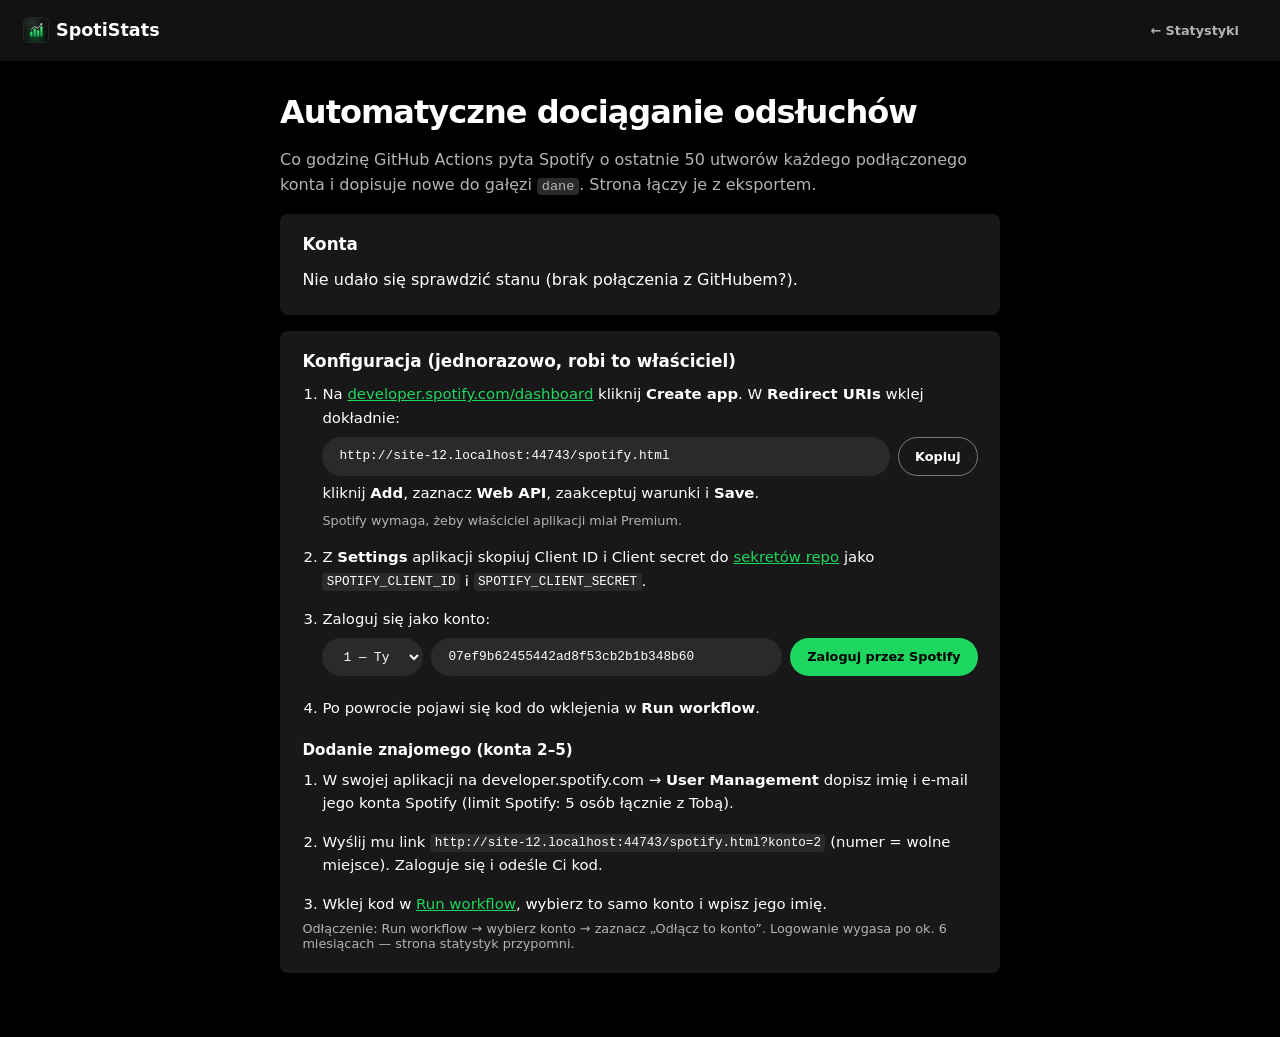
==== commit 7a4e7061: "Nowa ikona aplikacji (słupki + linia trendu) SVG + PNG 32/180/192/512, favicon, maskable w manifeści" ====
--- a/spotify.html
+++ b/spotify.html
@@ -6,12 +6,15 @@
     <meta name="referrer" content="no-referrer" />
     <meta name="theme-color" content="#121212" />
     <title>Połączenie ze Spotify</title>
-    <link rel="stylesheet" href="./styles.css?v=5" />
+    <link rel="icon" href="./ikony/icon.svg" type="image/svg+xml" />
+    <link rel="icon" href="./ikony/favicon-32.png" type="image/png" sizes="32x32" />
+    <link rel="apple-touch-icon" href="./ikony/apple-touch-icon.png?v=2" />
+    <link rel="stylesheet" href="./styles.css?v=30" />
   </head>
   <body>
     <nav class="topbar">
       <a class="topbar-brand" href="./">
-        <span class="logo-icon" aria-hidden="true">◉</span>
+        <img class="logo-icon" src="./ikony/icon.svg" width="24" height="24" alt="" />
         <span class="logo-text">SpotiStats</span>
       </a>
       <a class="btn btn--ghost btn--sm" href="./">← Statystyki</a>
--- a/styles.css
+++ b/styles.css
@@ -22,7 +22,8 @@
 
 *, *::before, *::after { box-sizing: border-box; margin: 0; padding: 0; }
 html { font-size: 16px; -webkit-font-smoothing: antialiased; scroll-behavior: smooth; }
-body { font-family: var(--font); background: var(--bg); color: var(--text); min-height: 100vh; overflow-x: hidden; }
+body { font-family: var(--font); background: var(--bg); color: var(--text); min-height: 100vh; overflow-x: clip; -webkit-tap-highlight-color: transparent; }
+:focus-visible { outline: 2px solid var(--green); outline-offset: 2px; }
 a { color: inherit; }
 code { font-size: 0.85em; background: var(--elev); padding: 0.1em 0.35em; border-radius: 4px; }
 button { font: inherit; color: inherit; }
@@ -35,7 +36,8 @@
   cursor: pointer; display: inline-flex; align-items: center; gap: 0.4rem; white-space: nowrap; line-height: 1.2;
   text-decoration: none; transition: transform 0.1s, background 0.15s, border-color 0.15s, color 0.15s;
 }
-.btn:hover { transform: scale(1.04); }
+@media (hover: hover) { .btn:hover { transform: scale(1.04); } }
+.btn:active { transform: scale(0.97); }
 .btn--primary { background: var(--green); color: #000; }
 .btn--primary:hover { background: #3be477; }
 .btn--outline { border-color: #7c7c7c; color: var(--text); background: transparent; }
@@ -50,10 +52,11 @@
   position: sticky; top: 8px; align-self: start; height: calc(100vh - 16px); overflow-y: auto;
   background: var(--base); border-radius: var(--radius); padding: 1.25rem 0.75rem; display: flex; flex-direction: column; gap: 1.5rem;
 }
-.main { background: var(--base); border-radius: var(--radius); overflow: hidden; min-width: 0; }
+.main { background: var(--base); border-radius: var(--radius); overflow: clip; min-width: 0; }
 
 .brand { display: flex; align-items: center; gap: 0.6rem; text-decoration: none; padding: 0 0.6rem; }
-.brand-mark { color: var(--green); display: inline-flex; }
+.brand-mark { display: inline-flex; }
+.brand-mark img, img.logo-icon { display: block; border-radius: 22%; box-shadow: 0 0 0 1px rgba(255,255,255,0.08); }
 .brand-name { font-weight: 800; font-size: 1.3rem; letter-spacing: -0.02em; }
 
 .side-nav { display: flex; flex-direction: column; gap: 0.15rem; }
@@ -80,6 +83,8 @@
   background: linear-gradient(135deg, hsl(var(--h) 55% 42%), hsl(calc(var(--h) + 40) 60% 22%));
   border-radius: 50%; width: 40px; height: 40px; font-size: 0.95rem; letter-spacing: -0.02em; user-select: none;
 }
+.avatar--img { position: relative; overflow: hidden; }
+.avatar--img img { animation: none; position: absolute; inset: 0; width: 100%; height: 100%; object-fit: cover; }
 .avatar--sm { width: 36px; height: 36px; font-size: 0.8rem; }
 .avatar--cover { width: 40px; height: 40px; border-radius: 4px; font-size: 0.8rem; }
 .avatar--lg { width: 64px; height: 64px; font-size: 1.3rem; }
@@ -123,7 +128,7 @@
 .state-data { padding: 0.5rem 2rem 3rem; display: flex; flex-direction: column; gap: 1.75rem; }
 .toolbar {
   position: sticky; top: 0; z-index: 20; display: flex; flex-wrap: wrap; gap: 0.6rem; justify-content: space-between; align-items: center;
-  padding: 0.9rem 0; margin: 0 -2rem; padding-inline: 2rem; background: rgba(18, 18, 18, 0.92); backdrop-filter: blur(10px);
+  padding: 0.9rem 0; margin: 0 -2rem; padding-inline: 2rem; background: rgba(18, 18, 18, 0.97); backdrop-filter: blur(10px);
 }
 .chips { display: flex; flex-wrap: wrap; gap: 0.5rem; }
 .chip {
@@ -140,9 +145,8 @@
   background-position: calc(100% - 15px) 52%, calc(100% - 10px) 52%; background-size: 5px 5px; background-repeat: no-repeat;
 }
 .chip--select select option { color: #fff; background: #282828; }
-.chips--quiet .chip { background: transparent; color: var(--text-2); }
-.chips--quiet .chip.is-active { background: var(--elev); color: var(--text); }
-.range-label { font-size: 0.8rem; color: var(--text-2); margin-top: -1.25rem; }
+.chip.is-active .chip--select select, .chip--select.is-active select { color: #000; }
+.range-label { font-size: 0.8rem; color: var(--text-2); }
 .data-info { font-size: 0.75rem; color: var(--text-3); cursor: help; }
 
 .live-banner { font-size: 0.85rem; line-height: 1.5; padding: 0.7rem 1rem; border-radius: var(--radius); background: var(--card); color: var(--text-2); margin-top: -0.75rem; }
@@ -214,7 +218,7 @@
 .seg { display: inline-flex; background: var(--elev); border-radius: 999px; padding: 3px; gap: 2px; }
 .seg button { border: none; background: transparent; color: var(--text-2); font-size: 0.78rem; font-weight: 700; padding: 0.38rem 0.8rem; border-radius: 999px; cursor: pointer; }
 .seg button:hover:not(:disabled) { color: var(--text); }
-.seg button.is-active { background: #fff; color: #000; }
+.seg button.is-active, .seg button.is-active:hover:not(:disabled) { background: #fff; color: #000; }
 .seg button:disabled { opacity: 0.35; cursor: not-allowed; }
 
 .field-input {
@@ -299,16 +303,551 @@
   .hero { padding: 2rem 1rem 1.25rem; gap: 1rem; }
   .avatar--xl { width: 96px; height: 96px; font-size: 2rem; }
   .state-data { padding: 0.25rem 1rem 3rem; gap: 1.5rem; }
-  .toolbar { margin: 0 -1rem; padding: 0.6rem 1rem; gap: 0.4rem; flex-direction: column; align-items: stretch; }
-  .chips { flex-wrap: nowrap; overflow-x: auto; scrollbar-width: none; }
-  .chips::-webkit-scrollbar { display: none; }
+  /* Na telefonie pasek zakresów jest jednym rzędem przy dolnej krawędzi (kciuk sięga bez wyciągania ręki) */
+  .toolbar {
+    position: fixed; top: auto; left: 0; right: 0; bottom: 0; margin: 0; z-index: 39; padding-bottom: calc(0.5rem + env(safe-area-inset-bottom));
+    padding-top: 0.5rem; padding-left: 1rem; padding-right: 1rem; gap: 0.5rem; flex-direction: row; flex-wrap: nowrap; justify-content: flex-start; align-items: center;
+    overflow-x: auto; scrollbar-width: none; background: rgba(14, 14, 14, 0.97); border-top: 0; box-shadow: 0 -10px 24px rgba(0, 0, 0, 0.45);
+  }
+  .toolbar::-webkit-scrollbar { display: none; }
+  .chips { flex-wrap: nowrap; flex-shrink: 0; }
+  .chips--quiet { padding-left: 0.5rem; border-left: 1px solid #333; }
+  .toolbar .chip { padding: 0.4rem 0.8rem; font-size: 0.82rem; }
+  .range-label { margin-top: 0.25rem; }
   .chip { flex-shrink: 0; }
   .kings { grid-template-columns: minmax(0, 1fr); }
   .two-col { grid-template-columns: minmax(0, 1fr); }
-  .artist-grid { grid-template-columns: repeat(auto-fill, minmax(120px, 1fr)); }
+  .artist-grid { grid-template-columns: repeat(3, minmax(0, 1fr)); gap: 0.25rem; }
+  .artist-card { padding: 0.5rem; }
+  .artist-card .avatar { font-size: 1.5rem; margin-bottom: 0.2rem; }
+  .artist-card__name { font-size: 0.85rem; }
+  .artist-card__sub { font-size: 0.75rem; }
+  .kpi-row { grid-template-columns: repeat(2, minmax(0, 1fr)); }
+  .kpi-card:last-child:nth-child(odd) { grid-column: 1 / -1; }
+  .account.is-empty { width: 56px; }
+  .account.is-empty .account-text { display: none; }
   .card { padding: 1rem; }
   .field-input { min-width: 0; width: 100%; }
   .card-controls { width: 100%; }
   .section-title { font-size: 1.3rem; }
   .artist-name { font-size: 1.5rem; }
 }
+
+/* Zmiany pozycji i „pokaż więcej” */
+.delta { display: inline-block; margin-left: 0.4rem; font-size: 0.7rem; font-weight: 700; letter-spacing: 0; vertical-align: middle; }
+.delta--up { color: var(--green); }
+.delta--down { color: #f15e6c; }
+.delta--same { color: var(--text-3); }
+.delta--new { color: #4cb3ff; text-transform: uppercase; font-size: 0.62rem; }
+.track-rank { display: flex; flex-direction: column; align-items: center; line-height: 1.1; }
+.track-rank .delta { margin: 0.1rem 0 0; }
+.more-wrap { display: flex; justify-content: center; }
+.more-btn {
+  display: block; margin: 0.6rem auto 0; border: 1px solid var(--line, #4d4d4d); background: transparent; color: var(--text);
+  font-size: 0.85rem; font-weight: 700; padding: 0.5rem 1.2rem; border-radius: 999px; cursor: pointer; transition: background 0.15s, border-color 0.15s;
+}
+.more-btn:hover { background: var(--elev); border-color: #fff; }
+
+/* Kiedy słuchasz */
+.when { display: grid; grid-template-columns: 2fr 1fr; gap: 1.5rem; margin-top: 0.5rem; }
+.when .sub-title { margin-bottom: 0.6rem; }
+.bars { display: flex; align-items: flex-end; gap: 4px; height: 150px; padding-bottom: 1.3rem; position: relative; }
+.bar { flex: 1; min-width: 0; height: 100%; display: flex; align-items: flex-end; justify-content: center; position: relative; }
+.bar__fill { width: 100%; background: var(--elev-hover, #3a3a3a); border-radius: 4px 4px 0 0; transition: background 0.15s; }
+.bar:hover .bar__fill { background: #8a8a8a; }
+.bar.is-peak .bar__fill, .bar.is-peak:hover .bar__fill { background: var(--green); }
+.bar__label { position: absolute; bottom: -1.3rem; left: 50%; transform: translateX(-50%); font-size: 0.7rem; color: var(--text-3); white-space: nowrap; }
+@media (max-width: 900px) { .when { grid-template-columns: minmax(0, 1fr); gap: 1.8rem; } }
+
+/* Nawigacja po sekcjach: kotwice nie chowają się pod przypiętym paskiem, aktywna sekcja podświetlona */
+.section, #artist-card { scroll-margin-top: 4.5rem; }
+.side-link.is-active { color: var(--text); background: var(--elev); }
+@media (max-width: 900px) {
+  .section, #artist-card { scroll-margin-top: 4rem; }
+  body.has-data { padding-bottom: 5rem; }
+}
+
+/* Rekordy */
+.records { display: grid; grid-template-columns: minmax(0, 1.1fr) minmax(0, 1fr) minmax(0, 1fr); gap: 1.5rem; align-items: start; }
+.rec-hero {
+  border: none; text-align: left; cursor: pointer; color: var(--text); border-radius: var(--radius); padding: 1.1rem 1.2rem;
+  background: linear-gradient(135deg, #1b4d2e, #123222); display: flex; flex-direction: column; gap: 0.8rem; transition: filter 0.15s;
+}
+.rec-hero:hover { filter: brightness(1.12); }
+.rec-hero__label { font-size: 0.72rem; font-weight: 800; letter-spacing: 0.06em; text-transform: uppercase; color: #b7f0c9; }
+.rec-hero__main { display: flex; align-items: center; gap: 0.9rem; min-width: 0; }
+.rec-hero__main > span:last-child { display: flex; flex-direction: column; min-width: 0; }
+.rec-hero__name { font-size: 1.25rem; font-weight: 800; letter-spacing: -0.02em; overflow-wrap: anywhere; }
+.rec-hero__val { font-size: 1.05rem; font-weight: 700; color: var(--green); }
+.rec-hero__sub { font-size: 0.8rem; color: var(--text-2); }
+.rec-col .sub-title { margin-top: 0; }
+.rec-list { list-style: none; display: flex; flex-direction: column; gap: 0.1rem; }
+.rec-row { display: grid; grid-template-columns: 1.6rem minmax(0, 1fr) auto; align-items: center; gap: 0.7rem; padding: 0.45rem 0.5rem; border-radius: 6px; cursor: pointer; }
+.rec-row:hover, .rec-row:focus-visible { background: var(--card-hover); outline: none; }
+.rec-val { display: flex; flex-direction: column; align-items: flex-end; text-align: right; }
+.rec-val b { font-size: 0.9rem; }
+.rec-val small { font-size: 0.72rem; color: var(--text-3); }
+@media (max-width: 900px) { .records { grid-template-columns: minmax(0, 1fr); gap: 1.2rem; } }
+
+/* Zapis na GitHubie */
+.cloud-panel { margin: 1rem 2rem 0; padding: 1.2rem 1.4rem 1.3rem; background: var(--card); border-radius: var(--radius); display: flex; flex-direction: column; gap: 0.8rem; }
+.cloud-panel__head { display: flex; align-items: center; justify-content: space-between; gap: 1rem; }
+.cloud-panel__lead { color: var(--text-2); font-size: 0.9rem; }
+.cloud-panel__lead strong { color: var(--text); }
+.cloud-steps { padding-left: 1.2rem; display: flex; flex-direction: column; gap: 0.4rem; font-size: 0.9rem; color: var(--text-2); margin-bottom: 0.7rem; }
+.cloud-steps a { color: var(--green); }
+.cloud-steps b { color: var(--text); font-weight: 700; }
+.cloud-name label { display: block; font-size: 0.8rem; font-weight: 700; color: var(--text-2); margin-bottom: 0.3rem; }
+.cloud-actions { display: flex; flex-wrap: wrap; gap: 0.6rem; }
+.cloud-status { font-size: 0.85rem; color: var(--text-2); min-height: 1.2em; }
+.cloud-status--error { color: #f15e6c; }
+.cloud-panel code { background: var(--elev); padding: 0.05rem 0.35rem; border-radius: 4px; font-size: 0.85em; }
+@media (max-width: 900px) { .cloud-panel { margin: 1rem 1rem 0; padding: 1rem; } }
+
+/* Ikony (SVG zamiast znaków) */
+.ico { width: 1.35rem; height: 1.35rem; flex-shrink: 0; }
+.ico--sm { width: 1rem; height: 1rem; vertical-align: -0.15em; }
+.side-link { display: flex; align-items: center; gap: 0.7rem; }
+.side-link .ico { width: 1.15rem; height: 1.15rem; }
+.side-link.is-active .ico { color: var(--green); }
+.track-row--recent { grid-template-columns: 40px minmax(0, 1fr) auto; }
+.track-val--when { font-size: 0.82rem; color: var(--text-2); white-space: nowrap; }
+.live-banner .ico { color: currentColor; margin-right: 0.15rem; }
+@media (min-width: 1100px) { .kpi-row { grid-template-columns: repeat(6, minmax(0, 1fr)); } }
+
+
+/* ══ Dopracowanie (v23): menu „⋯”, pasek pod zakresami, karta wykonawcy na wierzchu, telefon ══ */
+.only-mobile { display: none !important; }
+.lbl-short { display: none; }
+
+/* Hero: akcje schowane w menu */
+.hero { padding-top: 3.5rem; }
+.hero-actions { position: absolute; top: 1rem; right: 1rem; }
+.icon-btn {
+  width: 40px; height: 40px; border-radius: 50%; border: none; background: rgba(0, 0, 0, 0.35); color: var(--text);
+  display: inline-flex; align-items: center; justify-content: center; cursor: pointer; transition: background 0.15s, transform 0.1s;
+}
+.icon-btn:hover { background: rgba(0, 0, 0, 0.55); }
+.icon-btn:active { transform: scale(0.92); }
+.menu {
+  position: absolute; right: 0; top: calc(100% + 6px); z-index: 50; min-width: 270px; background: #282828; border-radius: 10px; padding: 0.35rem;
+  box-shadow: 0 16px 40px rgba(0, 0, 0, 0.6); display: flex; flex-direction: column; animation: pop 0.14s ease-out;
+}
+@keyframes pop { from { opacity: 0; transform: translateY(-4px) scale(0.98); } }
+.menu-item {
+  display: flex; align-items: center; gap: 0.8rem; width: 100%; padding: 0.65rem 0.75rem; border: none; border-radius: 6px; background: transparent;
+  color: var(--text); font: inherit; font-size: 0.9rem; font-weight: 600; text-align: left; text-decoration: none; cursor: pointer;
+}
+.menu-item:hover, .menu-item:focus-visible { background: #3e3e3e; outline: none; }
+.menu-item .ico { width: 1.15rem; height: 1.15rem; color: var(--text-2); }
+.menu-item span { display: flex; flex-direction: column; }
+.menu-item small { font-size: 0.74rem; font-weight: 500; color: var(--text-2); margin-top: 0.1rem; }
+.menu-item--danger, .menu-item--danger .ico { color: #f3727f; }
+
+/* Pasek pod zakresami: daty + stan automatu (+ sortowanie na telefonie) */
+.subbar { display: flex; align-items: center; justify-content: space-between; gap: 0.75rem; margin-top: -1.1rem; }
+.subbar__info { display: flex; flex-wrap: wrap; align-items: center; gap: 0.25rem 0.9rem; min-width: 0; }
+.live-status { font-size: 0.8rem; color: var(--text-2); display: inline-flex; align-items: center; }
+.live-status a { color: var(--green); margin-left: 0.25ch; }
+.live-dot { width: 7px; height: 7px; margin-right: 0.45rem; animation: pulse 2.4s ease-in-out infinite; }
+@keyframes pulse { 50% { box-shadow: 0 0 0 5px rgba(30, 215, 96, 0); } }
+.live-banner { display: flex; align-items: center; gap: 0.4rem; flex-wrap: wrap; }
+.banner-x { margin-left: auto; border: none; background: transparent; color: var(--text-2); font-size: 1.2rem; line-height: 1; cursor: pointer; padding: 0 0.25rem; }
+.banner-x:hover { color: var(--text); }
+.seg--sm button { padding: 0.3rem 0.7rem; }
+.toolbar .seg button { font-size: 0.82rem; padding: 0.4rem 0.9rem; }
+
+/* Ładowanie */
+.state-loading { display: flex; flex-direction: column; align-items: center; justify-content: center; gap: 1rem; padding: 5rem 1rem; color: var(--text-2); font-size: 0.95rem; }
+.spinner { width: 36px; height: 36px; border-radius: 50%; border: 3px solid #333; border-top-color: var(--green); animation: spin 0.8s linear infinite; }
+@keyframes spin { to { transform: rotate(360deg); } }
+
+/* Dotyk: wyraźna reakcja na stuknięcie, bez „przyklejonego” podświetlenia */
+.track-row:active, .rec-row:active, .kings-row:active, .artist-card:active, .account:active { background: var(--elev); }
+.chip:active, .seg button:active { transform: scale(0.96); }
+.chip, .seg button { transition: background 0.15s, color 0.15s, transform 0.1s; }
+
+/* Karta wykonawcy na wierzchu */
+.sheet { position: fixed; inset: 0; z-index: 100; display: flex; align-items: center; justify-content: center; padding: 2rem; }
+.sheet__backdrop { position: absolute; inset: 0; background: rgba(0, 0, 0, 0.7); opacity: 0; transition: opacity 0.2s; }
+.sheet__panel {
+  position: relative; width: min(980px, 100%); max-height: calc(100vh - 4rem); display: flex; flex-direction: column; background: var(--card);
+  border-radius: 12px; box-shadow: 0 24px 64px rgba(0, 0, 0, 0.7); overflow: hidden; opacity: 0; transform: translateY(16px);
+  transition: opacity 0.2s, transform 0.22s cubic-bezier(0.2, 0.8, 0.2, 1);
+}
+.sheet.is-open .sheet__backdrop { opacity: 1; }
+.sheet.is-open .sheet__panel { opacity: 1; transform: none; }
+.sheet__bar { display: flex; align-items: center; gap: 0.75rem; padding: 0.6rem 0.75rem; border-bottom: 1px solid var(--line); }
+.sheet__bar .icon-btn { background: transparent; }
+.sheet__bar .icon-btn:hover { background: var(--elev); }
+.sheet__title { font-weight: 700; white-space: nowrap; overflow: hidden; text-overflow: ellipsis; opacity: 0.9; }
+.sheet__body { overflow-y: auto; overscroll-behavior: contain; -webkit-overflow-scrolling: touch; }
+.sheet__body > .card { border-radius: 0; background: transparent; }
+.sheet__body .section-head > .section-title { display: none; }
+.sheet__body .section-head { justify-content: flex-start; }
+body.sheet-open { overflow: hidden; }
+@media (prefers-reduced-motion: reduce) { .sheet__panel, .sheet__backdrop { transition: none; } .live-dot, .spinner { animation: none; } }
+
+/* Sekcja wykonawcy: lżejsze nagłówki statystyk */
+.artist-facts dd { font-size: 1.05rem; }
+
+/* Komputer */
+@media (min-width: 901px) {
+  .toolbar { gap: 1rem; }
+  .account.is-empty .avatar { background: transparent; box-shadow: inset 0 0 0 1px #535353; }
+}
+
+/* ── Telefon ── */
+@media (max-width: 900px) {
+  .only-mobile { display: flex !important; }
+  .only-desktop { display: none !important; }
+
+  /* Górny pasek: logo + konta w jednym rzędzie */
+  .sidebar { flex-direction: row; align-items: center; justify-content: space-between; padding: 0.6rem 1rem; gap: 0.75rem; position: sticky; top: 0; z-index: 30; background: rgba(18, 18, 18, 0.96); backdrop-filter: blur(10px); -webkit-backdrop-filter: blur(10px); }
+  .brand { padding: 0; }
+  .brand-name { font-size: 1.1rem; }
+  .side-section { min-width: 0; }
+  .account-list { justify-content: flex-end; gap: 0.35rem; }
+  .account { width: auto; padding: 0; background: transparent !important; border-radius: 50%; }
+  .account .avatar--sm { width: 34px; height: 34px; font-size: 0.75rem; }
+  .account-text { display: none; }
+  .account.is-active .avatar--sm { box-shadow: 0 0 0 2px var(--base), 0 0 0 4px var(--green); }
+  .account.is-empty { width: auto; }
+  .account.is-empty .avatar--sm { background: transparent; box-shadow: inset 0 0 0 1.5px #535353; color: var(--text-2); }
+  .account.is-empty.is-active .avatar--sm { box-shadow: 0 0 0 2px var(--base), 0 0 0 4px var(--green); }
+
+  /* Niższy profil */
+  .hero { flex-wrap: nowrap; align-items: center; padding: 1.5rem 1rem 1.25rem; gap: 1rem; }
+  .avatar--xl { width: 76px; height: 76px; font-size: 1.8rem; }
+  .hero-kicker { display: none; }
+  .hero-name { font-size: 2.1rem; padding-right: 2.5rem; }
+  .hero-sub { font-size: 0.82rem; line-height: 1.4; }
+  .hero-actions { top: 0.9rem; right: 0.75rem; }
+  .menu { position: fixed; top: auto; left: 0.75rem; right: 0.75rem; bottom: calc(0.75rem + env(safe-area-inset-bottom)); min-width: 0; padding: 0.5rem; border-radius: 14px; z-index: 60; }
+  .menu-item { padding: 0.85rem 0.8rem; font-size: 0.95rem; }
+
+  /* Dolny pasek okresów: wszystko w jednym rzędzie, bez przewijania */
+  .lbl-long { display: none; }
+  .lbl-short { display: inline; }
+  .toolbar { padding: 0.5rem 0.75rem calc(0.5rem + env(safe-area-inset-bottom)); overflow: visible; }
+  .toolbar .chips { flex: 1; display: flex; gap: 2px; background: var(--elev); border-radius: 999px; padding: 3px; }
+  .toolbar .chip { flex: 1 1 auto; padding: 0.55rem 0.2rem; font-size: 0.8rem; text-align: center; background: transparent; justify-content: center; }
+  .toolbar .chip.is-active { background: #fff; color: #000; }
+  .toolbar .chip--select { display: inline-flex; justify-content: center; }
+  .toolbar .chip--select select { padding: 0.55rem 1.2rem 0.55rem 0.5rem; background-position: calc(100% - 11px) 52%, calc(100% - 6px) 52%; width: 100%; text-align: center; }
+  .subbar { margin-top: -0.25rem; align-items: flex-start; }
+  .subbar__info { flex-direction: column; align-items: flex-start; gap: 0.2rem; }
+  .range-label, .live-status { font-size: 0.75rem; }
+  .live-banner { margin-top: -0.5rem; font-size: 0.82rem; }
+
+  /* Krótsza strona */
+  .state-data { gap: 1.6rem; }
+  .kpi-row { grid-template-columns: repeat(3, minmax(0, 1fr)); gap: 0.5rem; }
+  .kpi-card { padding: 0.7rem 0.75rem; }
+  .kpi-card:last-child:nth-child(odd) { grid-column: auto; }
+  .kpi-label { font-size: 0.7rem; }
+  .kpi-value { font-size: 1.3rem; margin-top: 0.15rem; }
+  .kpi-sub { display: none; }
+
+  /* Top wykonawcy: przesuwana karuzela */
+  .artist-grid { display: flex; overflow-x: auto; scroll-snap-type: x mandatory; gap: 0.25rem; margin: 0 -1rem; padding: 0 0.6rem 0.25rem; scrollbar-width: none; overscroll-behavior-x: contain; }
+  .artist-grid::-webkit-scrollbar { display: none; }
+  .artist-grid > .artist-card { flex: 0 0 36%; scroll-snap-align: start; scroll-margin-left: 0.6rem; }
+  .artist-grid > .no-data { padding-left: 0.4rem; }
+
+  /* Top utwory / albumy jako zakładki */
+  .two-col { display: flex; flex-direction: column; gap: 0.6rem; }
+  .two-col[data-tab="tracks"] .col-albums, .two-col[data-tab="albums"] .col-tracks { display: none; }
+  .track-row { gap: 0.7rem; padding: 0.45rem 0.25rem; grid-template-columns: 1.6rem 44px minmax(0, 1fr) auto; }
+  .track-row .avatar--cover { width: 44px; height: 44px; }
+  .track-row--recent { grid-template-columns: 44px minmax(0, 1fr) auto; }
+
+  /* Karta wykonawcy: pełny ekran, wysuwana od dołu */
+  .sheet { padding: 0; align-items: flex-end; }
+  .sheet__panel { width: 100%; height: 100%; max-height: none; border-radius: 0; transform: translateY(32px); padding-top: env(safe-area-inset-top); }
+  .sheet__body > .card { padding: 1rem 1rem calc(2rem + env(safe-area-inset-bottom)); }
+}
+@media (max-width: 360px) {
+  .toolbar .chip { font-size: 0.74rem; }
+  .kpi-value { font-size: 1.1rem; }
+}
+
+/* poprawki po teście */
+.live-dot { flex-shrink: 0; }
+.sheet__body #artist-top { order: -1; }
+.sheet__body .artist-head { margin-bottom: 0; }
+@media (max-width: 900px) {
+  .account-list { padding: 4px; margin: -4px; }
+  .menu { box-shadow: 0 0 0 100vmax rgba(0, 0, 0, 0.55), 0 16px 40px rgba(0, 0, 0, 0.6); }
+  .sheet__body .artist-head { flex-direction: column; align-items: flex-start; }
+  .sheet__body .artist-facts { display: grid; grid-template-columns: 1fr 1fr; gap: 0.8rem 1rem; }
+  .sheet__body .card-controls > .combo { order: 3; }
+}
+@media (max-width: 900px) { .layout { grid-template-rows: auto 1fr; min-height: 100dvh; } }
+
+/* ══ Runda 2 (v24): interaktywne legendy, porównanie, animacje ══ */
+/* Wykresy: rysowanie linii, podświetlanie serii */
+.chart-series { transition: opacity 0.2s; }
+.chart-svg.has-focus .chart-series:not(.is-focus) { opacity: 0.3; }
+.chart-svg.has-focus .chart-series.is-focus .chart-line { stroke-width: 3; }
+.chart-series.is-entering .chart-line { stroke-dasharray: 1; stroke-dashoffset: 1; animation: draw 0.9s cubic-bezier(0.3, 0.7, 0.3, 1) forwards; }
+.chart-series.is-entering .chart-area, .chart-series.is-entering .chart-point { animation: fade-in 0.6s 0.25s both; }
+@keyframes draw { to { stroke-dashoffset: 0; } }
+@keyframes fade-in { from { opacity: 0; } }
+.chart-tip { transition: left 0.08s linear; }
+
+/* Legendy: wyraźne „przełączniki” */
+.legend-item { transition: background 0.15s, color 0.15s, box-shadow 0.15s, transform 0.1s; }
+.legend-item:active { transform: scale(0.95); }
+.legend-item .swatch { transition: background 0.15s, transform 0.2s; }
+.legend-item:not(.is-off):hover .swatch { transform: scale(1.35); }
+.legend-x { margin-left: 0.2rem; padding: 0 0.15rem; color: var(--text-2); font-size: 1rem; line-height: 1; border-radius: 50%; }
+.legend-x:hover { color: var(--text); }
+
+/* Porównanie wykonawców */
+.compare { display: flex; flex-direction: column; gap: 0.6rem; margin: 0.25rem 0 0.9rem; }
+.compare-add { display: flex; flex-wrap: wrap; align-items: center; gap: 0.4rem; }
+.compare-label { font-size: 0.8rem; font-weight: 700; color: var(--text-2); margin-right: 0.2rem; }
+.chip--sm { font-size: 0.78rem; padding: 0.35rem 0.75rem; max-width: 100%; overflow: hidden; text-overflow: ellipsis; white-space: nowrap; }
+.field-input--sm { font-size: 0.8rem; padding: 0.35rem 0.85rem; min-width: 160px; width: auto; }
+@media (max-width: 900px) { .field-input--sm { min-width: 0; flex: 1 1 140px; width: auto; } }
+
+/* Słupki „Kiedy słuchasz” */
+.bar { cursor: pointer; }
+.bar.is-sel .bar__fill { background: #fff; }
+.bar.is-peak.is-sel .bar__fill { background: #3be477; }
+.bars-readout { font-size: 0.82rem; color: var(--text-2); min-height: 1.3em; margin-top: 0.4rem; }
+.bars-readout b { color: var(--text); }
+.bar__fill { transform-origin: bottom; }
+.is-entering .bar__fill { animation: grow 0.6s cubic-bezier(0.2, 0.8, 0.2, 1) both; animation-delay: var(--d, 0ms); }
+@keyframes grow { from { transform: scaleY(0); } }
+
+/* Wejście list po zmianie okresu: delikatne wysunięcie z opóźnieniem */
+.is-entering .track-row, .is-entering .artist-card, .is-entering .rec-row, .is-entering .kings-row, .is-entering .rec-hero {
+  animation: rise 0.42s cubic-bezier(0.2, 0.8, 0.2, 1) both;
+}
+@keyframes rise { from { opacity: 0; transform: translateY(8px); } }
+.is-entering :is(li, .artist-card):nth-child(2) { animation-delay: 25ms; }
+.is-entering :is(li, .artist-card):nth-child(3) { animation-delay: 50ms; }
+.is-entering :is(li, .artist-card):nth-child(4) { animation-delay: 75ms; }
+.is-entering :is(li, .artist-card):nth-child(5) { animation-delay: 100ms; }
+.is-entering :is(li, .artist-card):nth-child(6) { animation-delay: 125ms; }
+.is-entering :is(li, .artist-card):nth-child(7) { animation-delay: 150ms; }
+.is-entering :is(li, .artist-card):nth-child(8) { animation-delay: 175ms; }
+.is-entering :is(li, .artist-card):nth-child(9) { animation-delay: 200ms; }
+.is-entering :is(li, .artist-card):nth-child(n+10) { animation-delay: 225ms; }
+
+/* Przełączanie okresu: krótkie przygaszenie zamiast „skoku” */
+.state-data > :not(.toolbar) { transition: opacity 0.22s ease; }
+.state-data.is-switching > :not(.toolbar):not(.subbar) { opacity: 0.35; transition-duration: 0.08s; }
+
+/* Karty i kafelki: miękkie uniesienie na komputerze */
+@media (hover: hover) {
+  .artist-card .avatar { transition: transform 0.25s cubic-bezier(0.2, 0.8, 0.2, 1), box-shadow 0.25s; }
+  .artist-card:hover .avatar { transform: translateY(-3px) scale(1.02); box-shadow: 0 14px 30px rgba(0, 0, 0, 0.6); }
+  .kpi-card { transition: background 0.2s; }
+  .kpi-card:hover { background: var(--card-hover); }
+}
+.track-row, .rec-row, .kings-row, .artist-card { transition: background 0.15s; }
+
+@media (prefers-reduced-motion: reduce) {
+  .is-entering *, .chart-series.is-entering * { animation: none !important; }
+  .chart-series.is-entering .chart-line { stroke-dasharray: none; stroke-dashoffset: 0; }
+  .state-data > * { transition: none !important; }
+}
+
+/* ══ Kto słucha? (wybór konta) ══ */
+.who {
+  position: fixed; inset: 0; z-index: 200; overflow-y: auto; display: flex; align-items: center; justify-content: center; padding: 2rem 1rem calc(2rem + env(safe-area-inset-bottom));
+  background: radial-gradient(120% 80% at 50% 0%, #1d3a29 0%, #121212 55%, #000 100%); animation: fade-in 0.25s both;
+}
+.who.is-leaving { opacity: 0; transform: scale(1.03); transition: opacity 0.22s, transform 0.22s; }
+.who-inner { width: min(760px, 100%); display: flex; flex-direction: column; align-items: center; gap: 1.5rem; text-align: center; }
+.who .brand { padding: 0; }
+.who-title { font-size: clamp(2rem, 6vw, 3.2rem); font-weight: 900; letter-spacing: -0.03em; }
+.who-list { list-style: none; display: flex; flex-wrap: wrap; justify-content: center; gap: 1rem; }
+.who-card {
+  display: flex; flex-direction: column; align-items: center; gap: 0.5rem; width: 140px; padding: 1rem 0.5rem; border: none; border-radius: 12px;
+  background: transparent; cursor: pointer; transition: background 0.2s, transform 0.15s;
+}
+.who-card:hover, .who-card:focus-visible { background: rgba(255, 255, 255, 0.07); outline: none; }
+.who-card:active { transform: scale(0.96); }
+.avatar--who { width: 104px; height: 104px; font-size: 2.3rem; box-shadow: 0 10px 30px rgba(0, 0, 0, 0.5); transition: transform 0.25s cubic-bezier(0.2, 0.8, 0.2, 1), box-shadow 0.25s; }
+.who-card:hover .avatar--who { transform: translateY(-4px) scale(1.04); box-shadow: 0 0 0 3px var(--green), 0 16px 34px rgba(0, 0, 0, 0.55); }
+.who-card--add .avatar--who { background: transparent; box-shadow: inset 0 0 0 2px #535353; font-size: 2.4rem; }
+.who-name { font-weight: 800; font-size: 1.05rem; max-width: 100%; overflow: hidden; text-overflow: ellipsis; white-space: nowrap; }
+.who-sub { font-size: 0.78rem; color: var(--text-2); }
+.who-note { font-size: 0.8rem; color: var(--text-3); max-width: 420px; }
+.who-loading { display: flex; align-items: center; gap: 0.6rem; font-size: 0.85rem; color: var(--text-2); }
+.spinner--sm { width: 18px; height: 18px; border-width: 2px; }
+.who-list li { animation: rise 0.4s cubic-bezier(0.2, 0.8, 0.2, 1) both; }
+.who-list li:nth-child(2) { animation-delay: 40ms; } .who-list li:nth-child(3) { animation-delay: 80ms; }
+.who-list li:nth-child(4) { animation-delay: 120ms; } .who-list li:nth-child(5) { animation-delay: 160ms; } .who-list li:nth-child(6) { animation-delay: 200ms; }
+body.who-open { overflow: hidden; }
+@media (max-width: 600px) {
+  .who-list { display: grid; grid-template-columns: repeat(2, minmax(0, 1fr)); gap: 0.5rem; width: 100%; max-width: 340px; }
+  .who-card { width: 100%; }
+  .avatar--who { width: 92px; height: 92px; font-size: 2rem; }
+}
+
+/* Zalogowane konto w pasku bocznym / nagłówku */
+.account-switch { margin-left: auto; font-size: 0.75rem; font-weight: 700; color: var(--text-2); border: 1px solid #535353; border-radius: 999px; padding: 0.2rem 0.6rem; }
+.account:hover .account-switch { color: var(--text); border-color: #fff; }
+@media (max-width: 900px) { .account-switch { display: none; } }
+
+/* ══ v26: „Na szczycie”, bez przypadkowego zoomu ══ */
+html { touch-action: manipulation; -webkit-text-size-adjust: 100%; text-size-adjust: 100%; }
+.chart-svg, .bars { -webkit-user-select: none; user-select: none; }
+@media (max-width: 900px) {
+  /* iPhone przybliża stronę przy wejściu w pole z tekstem mniejszym niż 16 px */
+  input, select, textarea, .field-input, .field-input--sm { font-size: 16px !important; }
+  .toolbar .chip--select select { font-size: 16px !important; transform: scale(0.82); transform-origin: center; margin: -0.2rem -0.6rem; }
+}
+.rec-heroes { display: flex; flex-direction: column; gap: 0.75rem; }
+.rec-hero__label { display: inline-flex; align-items: center; gap: 0.35rem; }
+.rec-hero--now { background: linear-gradient(135deg, #3b2a6b, #1f1a3a); }
+.rec-hero--now .rec-hero__label { color: #d6c8ff; }
+
+/* Wybór wykonawcy: rozwijana lista z wyszukiwaniem */
+.combo { position: relative; display: inline-flex; align-items: center; min-width: 0; }
+.combo .field-input { padding-right: 2.2rem; cursor: pointer; }
+.combo .field-input:focus { cursor: text; }
+.combo-caret { position: absolute; right: 0.8rem; width: 1rem; height: 1rem; color: var(--text-2); cursor: pointer; }
+.combo--sm { flex: 1 1 160px; }
+.combo--sm .field-input { width: 100%; padding-right: 0.85rem; }
+.combo-list {
+  position: absolute; z-index: 45; top: calc(100% + 6px); left: 0; width: max(100%, 280px); max-height: min(340px, 50vh); overflow-y: auto;
+  overscroll-behavior: contain; list-style: none; background: #282828; border-radius: 10px; padding: 0.35rem; box-shadow: 0 16px 40px rgba(0, 0, 0, 0.6);
+  animation: pop 0.14s ease-out;
+}
+.combo-opt { display: flex; align-items: center; gap: 0.65rem; padding: 0.45rem 0.55rem; border-radius: 6px; cursor: pointer; font-size: 0.9rem; }
+.combo-opt:hover, .combo-opt.is-active { background: #3e3e3e; }
+.combo-opt.is-current .combo-name { color: var(--green); }
+.combo-name { flex: 1; min-width: 0; font-weight: 600; white-space: nowrap; overflow: hidden; text-overflow: ellipsis; }
+.combo-val { font-size: 0.75rem; color: var(--text-3); font-variant-numeric: tabular-nums; white-space: nowrap; }
+.combo-empty { padding: 0.7rem; font-size: 0.85rem; color: var(--text-2); }
+.avatar--xs { width: 28px; height: 28px; font-size: 0.65rem; }
+@media (max-width: 900px) {
+  .card-controls > .combo { width: 100%; }
+  .card-controls > .combo .field-input { width: 100%; }
+  .combo-list { width: 100%; }
+}
+
+/* ══ Profil: własne tło, zdjęcie profilowe, edycja (v28) ══ */
+.hero { background: linear-gradient(180deg, #2a3a33 0%, #1a221e 70%, var(--base) 100%); }
+/* Tło pod treścią bez nowego kontekstu nakładania (menu „⋯” musi zostać nad resztą strony). */
+.hero-bg { position: absolute; inset: 0; overflow: hidden; pointer-events: none; }
+.hero > .hero-avatar-btn, .hero > .hero-text { position: relative; }
+.hero-bg::before { content: ''; position: absolute; inset: 0; background: var(--cover) center / cover no-repeat; opacity: 0; transition: opacity 0.5s; }
+.hero-bg::after { content: ''; position: absolute; inset: 0; background: linear-gradient(180deg, rgba(0, 0, 0, 0.15) 0%, rgba(0, 0, 0, 0.35) 55%, var(--base) 100%); opacity: 0; transition: opacity 0.5s; }
+.hero.has-cover .hero-bg::before { opacity: 1; }
+.hero.has-cover .hero-bg::after { opacity: 1; }
+.hero.cover-blur .hero-bg::before { filter: blur(32px) saturate(1.3) brightness(0.75); transform: scale(1.25); opacity: 0.9; }
+.hero.has-cover .hero-name, .hero.has-cover .hero-sub { text-shadow: 0 2px 14px rgba(0, 0, 0, 0.55); }
+.hero-avatar-btn { border: none; padding: 0; cursor: pointer; flex-shrink: 0; transition: transform 0.2s, box-shadow 0.2s; }
+.hero-avatar-btn:hover { transform: scale(1.03); box-shadow: 0 0 0 3px rgba(255, 255, 255, 0.5), 0 8px 40px rgba(0, 0, 0, 0.6); }
+.hero-avatar-btn:focus-visible { outline: 3px solid #fff; outline-offset: 3px; }
+
+.sheet--dialog .sheet__panel { width: min(520px, 100%); }
+.pd-body { padding: 1rem 1.25rem 1.25rem; display: flex; flex-direction: column; gap: 0.6rem; }
+.pd-cover { position: relative; aspect-ratio: 3 / 1; border-radius: 10px; margin-bottom: 2.6rem; background: linear-gradient(180deg, #2a3a33, #1a221e); }
+.pd-cover__img { position: absolute; inset: 0; border-radius: inherit; background: center / cover no-repeat; }
+.pd-cover__actions { position: absolute; top: 0.5rem; right: 0.5rem; display: flex; gap: 0.35rem; }
+.pd-cover__actions .btn { background: rgba(0, 0, 0, 0.55); border-color: transparent; color: #fff; backdrop-filter: blur(6px); -webkit-backdrop-filter: blur(6px); }
+.pd-cover__actions .btn:hover { background: rgba(0, 0, 0, 0.75); }
+.pd-avatar {
+  position: absolute; left: 1rem; bottom: -2.4rem; width: 88px; height: 88px; border-radius: 50%; overflow: hidden;
+  display: flex; align-items: center; justify-content: center; font-size: 2rem; font-weight: 800; color: #fff;
+  background: hsl(var(--h, 140) 45% 38%); box-shadow: 0 0 0 4px var(--card), 0 6px 20px rgba(0, 0, 0, 0.5);
+}
+.pd-avatar img { width: 100%; height: 100%; object-fit: cover; }
+.pd-avatar-actions { display: flex; gap: 0.35rem; flex-wrap: wrap; padding-left: calc(88px + 1.75rem); min-height: 0; margin-top: -2.4rem; margin-bottom: 0.6rem; }
+.pd-btn, .pd-avatar-actions .btn { cursor: pointer; }
+.pd-label { font-size: 0.8rem; font-weight: 700; color: var(--text-2); margin-top: 0.4rem; }
+.pd-name { width: 100%; font-size: 16px; }
+.pd-note { font-size: 0.78rem; color: var(--text-2); line-height: 1.45; }
+.pd-actions { display: flex; justify-content: flex-end; gap: 0.5rem; margin-top: 0.25rem; }
+.link-btn { background: none; border: none; padding: 0; color: var(--green); font: inherit; cursor: pointer; text-decoration: underline; }
+@media (max-width: 760px) {
+  .sheet--dialog { padding: 0.75rem; align-items: flex-end; }
+  .sheet--dialog .sheet__panel { height: auto; max-height: calc(100vh - 1.5rem); border-radius: 16px; padding-top: 0; }
+  .pd-avatar { width: 72px; height: 72px; font-size: 1.6rem; bottom: -2rem; }
+  .pd-avatar-actions { padding-left: calc(72px + 1.5rem); margin-top: -2.2rem; }
+  .pd-avatar-actions .btn { padding: 0.4rem 0.7rem; }
+}
+
+/* ══ Karta utworu / albumu (v29) ══ */
+.item-card { display: flex; flex-direction: column; gap: 1rem; }
+.item-head { display: flex; align-items: flex-end; gap: 1.25rem; }
+.avatar--item { width: 148px; height: 148px; border-radius: 6px; font-size: 2.6rem; flex-shrink: 0; box-shadow: 0 10px 34px rgba(0, 0, 0, 0.55); }
+.avatar--xs { width: 22px; height: 22px; font-size: 0.55rem; }
+.avatar--round { border-radius: 50%; }
+.item-id { display: flex; flex-direction: column; gap: 0.35rem; min-width: 0; }
+.item-kicker { font-size: 0.75rem; font-weight: 700; color: var(--text-2); text-transform: uppercase; letter-spacing: 0.06em; }
+.item-name { line-height: 1.05; word-break: break-word; }
+.item-links { display: flex; flex-wrap: wrap; gap: 0.4rem; margin-top: 0.2rem; }
+.link-chip {
+  display: inline-flex; align-items: center; gap: 0.4rem; max-width: 100%; border: none; cursor: pointer; font: inherit; font-size: 0.85rem; font-weight: 700;
+  color: var(--text); background: var(--elev); border-radius: 999px; padding: 0.25rem 0.75rem 0.25rem 0.3rem; transition: background 0.15s;
+  white-space: nowrap; overflow: hidden; text-overflow: ellipsis;
+}
+.link-chip:hover { background: var(--elev-hover); }
+.lc-t { min-width: 0; overflow: hidden; text-overflow: ellipsis; }
+.item-id { flex: 1; }
+.item-links { min-width: 0; max-width: 100%; }
+.link-chip[data-item] { padding-left: 0.65rem; }
+.item-facts { display: grid; grid-template-columns: repeat(auto-fill, minmax(150px, 1fr)); gap: 0.9rem 1.25rem; }
+.item-facts small { color: var(--text-2); font-weight: 500; }
+.item-pos { color: var(--green); }
+.item-chart-head { display: flex; align-items: center; justify-content: space-between; gap: 0.75rem; flex-wrap: wrap; }
+.item-chart-head .sub-title { margin: 0; }
+#item-unit button { font-size: 0.74rem; padding: 0.3rem 0.7rem; }
+@media (max-width: 760px) {
+  .item-card { padding: 1rem 1rem calc(2rem + env(safe-area-inset-bottom)) !important; }
+  .item-head { flex-direction: column; align-items: stretch; gap: 0.9rem; }
+  .avatar--item { align-self: flex-start; }
+  .avatar--item { width: 120px; height: 120px; }
+  .item-facts { grid-template-columns: 1fr 1fr; }
+}
+
+/* ══ Ty i znajomy ══ */
+.friend { display: flex; flex-direction: column; gap: 1.5rem; }
+.fr-top { display: flex; flex-direction: column; align-items: center; gap: 0.75rem; }
+.fr-people { display: flex; align-items: center; justify-content: center; gap: clamp(1rem, 5vw, 3rem); }
+.fr-person { display: flex; flex-direction: column; align-items: center; gap: 0.4rem; font-weight: 700; font-size: 0.9rem; max-width: 110px; text-align: center; }
+.fr-person > span:last-child { overflow: hidden; text-overflow: ellipsis; white-space: nowrap; max-width: 100%; }
+.fr-score {
+  --p: 0; width: 112px; height: 112px; border-radius: 50%; display: flex; flex-direction: column; align-items: center; justify-content: center;
+  background: radial-gradient(closest-side, var(--card) 80%, transparent 81%), conic-gradient(var(--green) calc(var(--p) * 1%), var(--elev) 0);
+}
+.fr-score b { font-size: 1.7rem; font-weight: 900; letter-spacing: -0.03em; }
+.fr-score small { font-size: 0.7rem; color: var(--text-2); font-weight: 700; }
+.fr-verdict { color: var(--text-2); font-size: 0.85rem; font-weight: 600; text-align: center; }
+.duels { width: min(560px, 100%); display: flex; flex-direction: column; gap: 0.75rem; }
+.duel__label { font-size: 0.72rem; color: var(--text-2); font-weight: 700; text-align: center; margin-bottom: 0.2rem; }
+.duel__vals { display: flex; justify-content: space-between; font-size: 0.9rem; font-variant-numeric: tabular-nums; }
+.duel__vals b { color: var(--text-2); }
+.duel__vals b.is-win { color: var(--text); }
+.duel__bar { display: flex; height: 6px; border-radius: 3px; overflow: hidden; gap: 2px; margin-top: 0.3rem; background: var(--elev); }
+.duel__bar span { transition: width 0.6s cubic-bezier(0.2, 0.8, 0.2, 1); }
+.duel__bar span:first-child { background: var(--green); }
+.duel__bar span:last-child { background: #338ced; }
+.fr-lists { display: grid; grid-template-columns: 1fr 1fr; gap: 1.5rem; }
+.fr-key { font-size: 0.7rem; color: var(--text-2); font-weight: 600; margin-left: 0.5rem; white-space: nowrap; }
+.fr-key i { display: inline-block; width: 8px; height: 8px; border-radius: 2px; margin: 0 0.25rem 0 0.4rem; }
+i.fr-a, .fr-bar--a { background: var(--green); }
+i.fr-b, .fr-bar--b { background: #338ced; }
+.fr-list { list-style: none; display: flex; flex-direction: column; }
+.fr-row { display: flex; align-items: center; gap: 0.75rem; padding: 0.45rem 0.5rem; border-radius: 6px; cursor: pointer; transition: background 0.15s; }
+.fr-row:hover, .fr-row:focus-visible { background: var(--elev); outline: none; }
+.fr-row .track-text { flex: 1; min-width: 0; }
+.fr-bars { display: flex; flex-direction: column; gap: 2px; margin-top: 0.3rem; }
+.fr-bar { display: block; height: 3px; border-radius: 2px; width: var(--w); min-width: 3px; transition: width 0.6s; }
+.fr-vals { display: flex; flex-direction: column; align-items: flex-end; font-size: 0.75rem; font-variant-numeric: tabular-nums; white-space: nowrap; }
+.fr-vals .fr-a { color: var(--green); background: none; }
+.fr-vals .fr-b { color: #6aaef5; background: none; }
+@media (max-width: 760px) {
+  .fr-lists { grid-template-columns: 1fr; }
+  .fr-score { width: 96px; height: 96px; }
+  .fr-score b { font-size: 1.45rem; }
+}
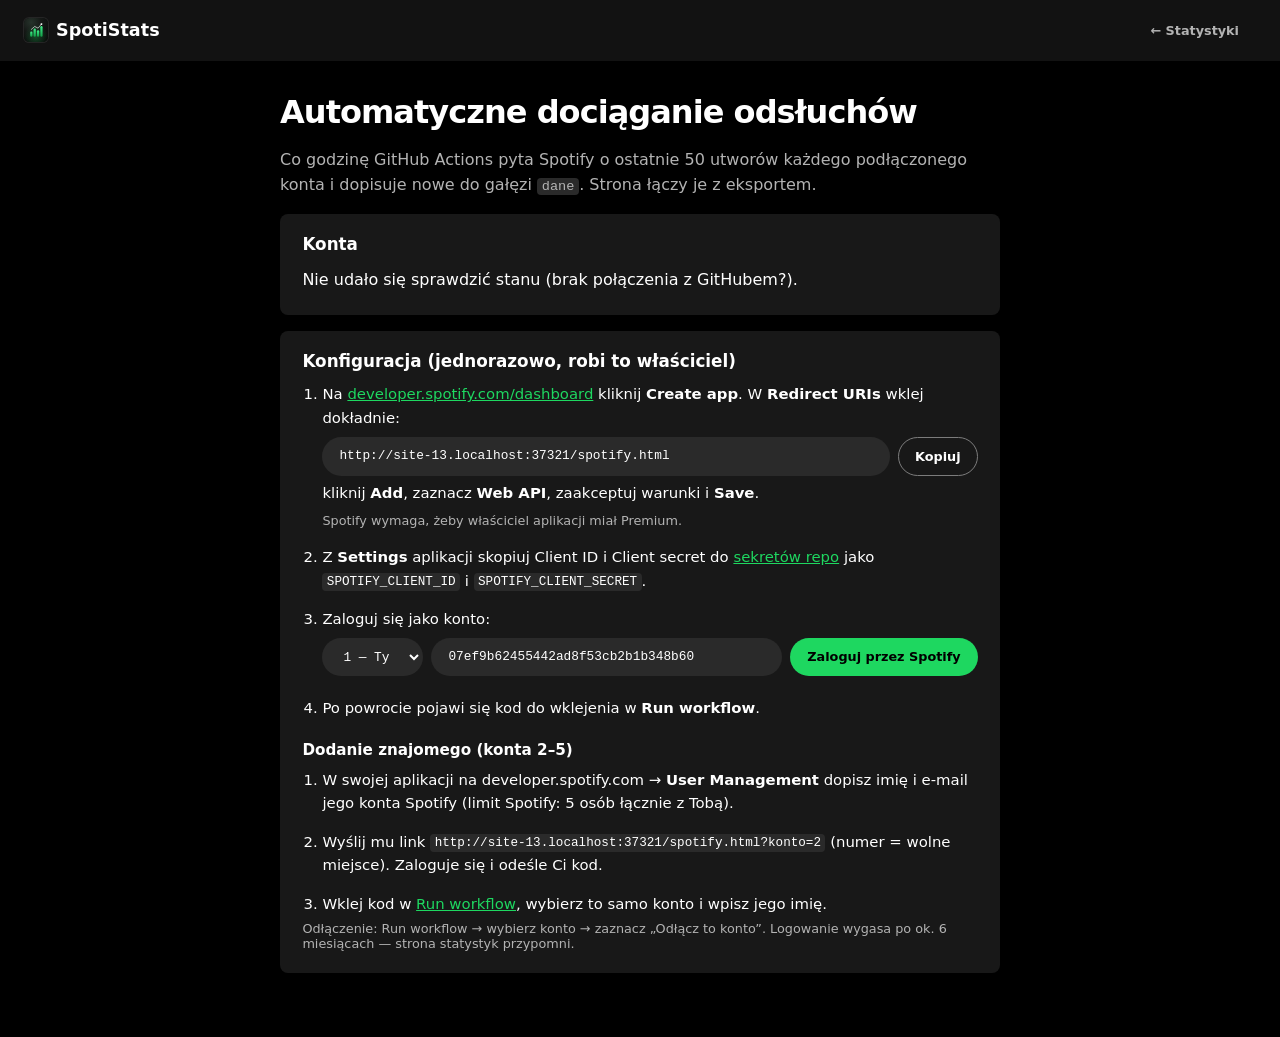
==== commit 45df5f85: "Hasło do strony i szyfrowanie danych na gałęzi dane Pierwsze wejście na urządzeniu pyta o hasło (z p" ====
--- a/spotify.html
+++ b/spotify.html
@@ -88,7 +88,8 @@
       </section>
     </main>
 
-    <script src="./live.js?v=5"></script>
+    <script src="./crypt.js?v=1"></script>
+    <script src="./live.js?v=6"></script>
     <script>
       (function () {
         'use strict';
@@ -198,15 +199,18 @@
           return `🟢 ostatnia synchronizacja ${fmt(a.lastSync)}` + (left <= 14 ? ` · ⚠️ logowanie wygaśnie za ${Math.max(left, 0)} dni` : ` · ważne jeszcze ok. ${left} dni`);
         }
 
-        L.loadAccounts().then((accounts) => {
+        // Stan kont jest zaszyfrowany — odczytamy go kluczem zapamiętanym po wpisaniu hasła na stronie statystyk.
+        L.loadConfig().catch(() => null).then((config) => L.restoreKey(config)).then(() => L.loadAccounts()).then((accounts) => {
           const any = accounts.some((a) => a.connectedAt);
           if (!returned || !q.has('code')) $('status-text').textContent = any ? '' : '⚪ Jeszcze nikt nie jest podłączony. Wykonaj kroki poniżej.';
           else $('status-text').textContent = 'Zalogowano w Spotify — przekaż kod (karta wyżej).';
           $('slot-table').querySelector('tbody').innerHTML = accounts.map((a) =>
             `<tr><td>${a.slot}</td><td><b>${esc(a.name || (a.connectedAt ? (a.slot === 1 ? 'Ty' : `Konto ${a.slot}`) : '—'))}</b></td><td>${describe(a)}</td></tr>`).join('');
           $('slot-table').classList.remove('hidden');
-        }).catch(() => {
-          $('status-text').textContent = 'Nie udało się sprawdzić stanu (brak połączenia z GitHubem?).';
+        }).catch((err) => {
+          $('status-text').innerHTML = err && err.code === 'locked'
+            ? 'Stan kont jest zaszyfrowany. Wpisz hasło na <a href="./">stronie statystyk</a>, a potem wróć tutaj.'
+            : 'Nie udało się sprawdzić stanu (brak połączenia z GitHubem?).';
         });
       })();
     </script>
--- a/styles.css
+++ b/styles.css
@@ -657,6 +657,18 @@
 }
 
 /* ══ Kto słucha? (wybór konta) ══ */
+.gate { z-index: 300; }
+.gate-inner { width: min(360px, 100%); gap: 1rem; }
+.gate-inner .who-title { margin-bottom: 0.25rem; }
+.gate-hint { font-size: 0.9rem; color: var(--text-2); min-height: 1.2em; }
+.gate-input { width: 100%; text-align: center; font-size: 1.05rem; }
+.gate-inner .btn { width: 100%; justify-content: center; }
+.gate-msg { font-size: 0.85rem; color: #f3727f; min-height: 1.2em; }
+.gate-inner.is-shake { animation: gate-shake 0.35s; }
+@keyframes gate-shake { 20%, 60% { transform: translateX(-8px); } 40%, 80% { transform: translateX(8px); } }
+body.is-locked { overflow: hidden; }
+@media (prefers-reduced-motion: reduce) { .gate-inner.is-shake { animation: none; } }
+
 .who {
   position: fixed; inset: 0; z-index: 200; overflow-y: auto; display: flex; align-items: center; justify-content: center; padding: 2rem 1rem calc(2rem + env(safe-area-inset-bottom));
   background: radial-gradient(120% 80% at 50% 0%, #1d3a29 0%, #121212 55%, #000 100%); animation: fade-in 0.25s both;
